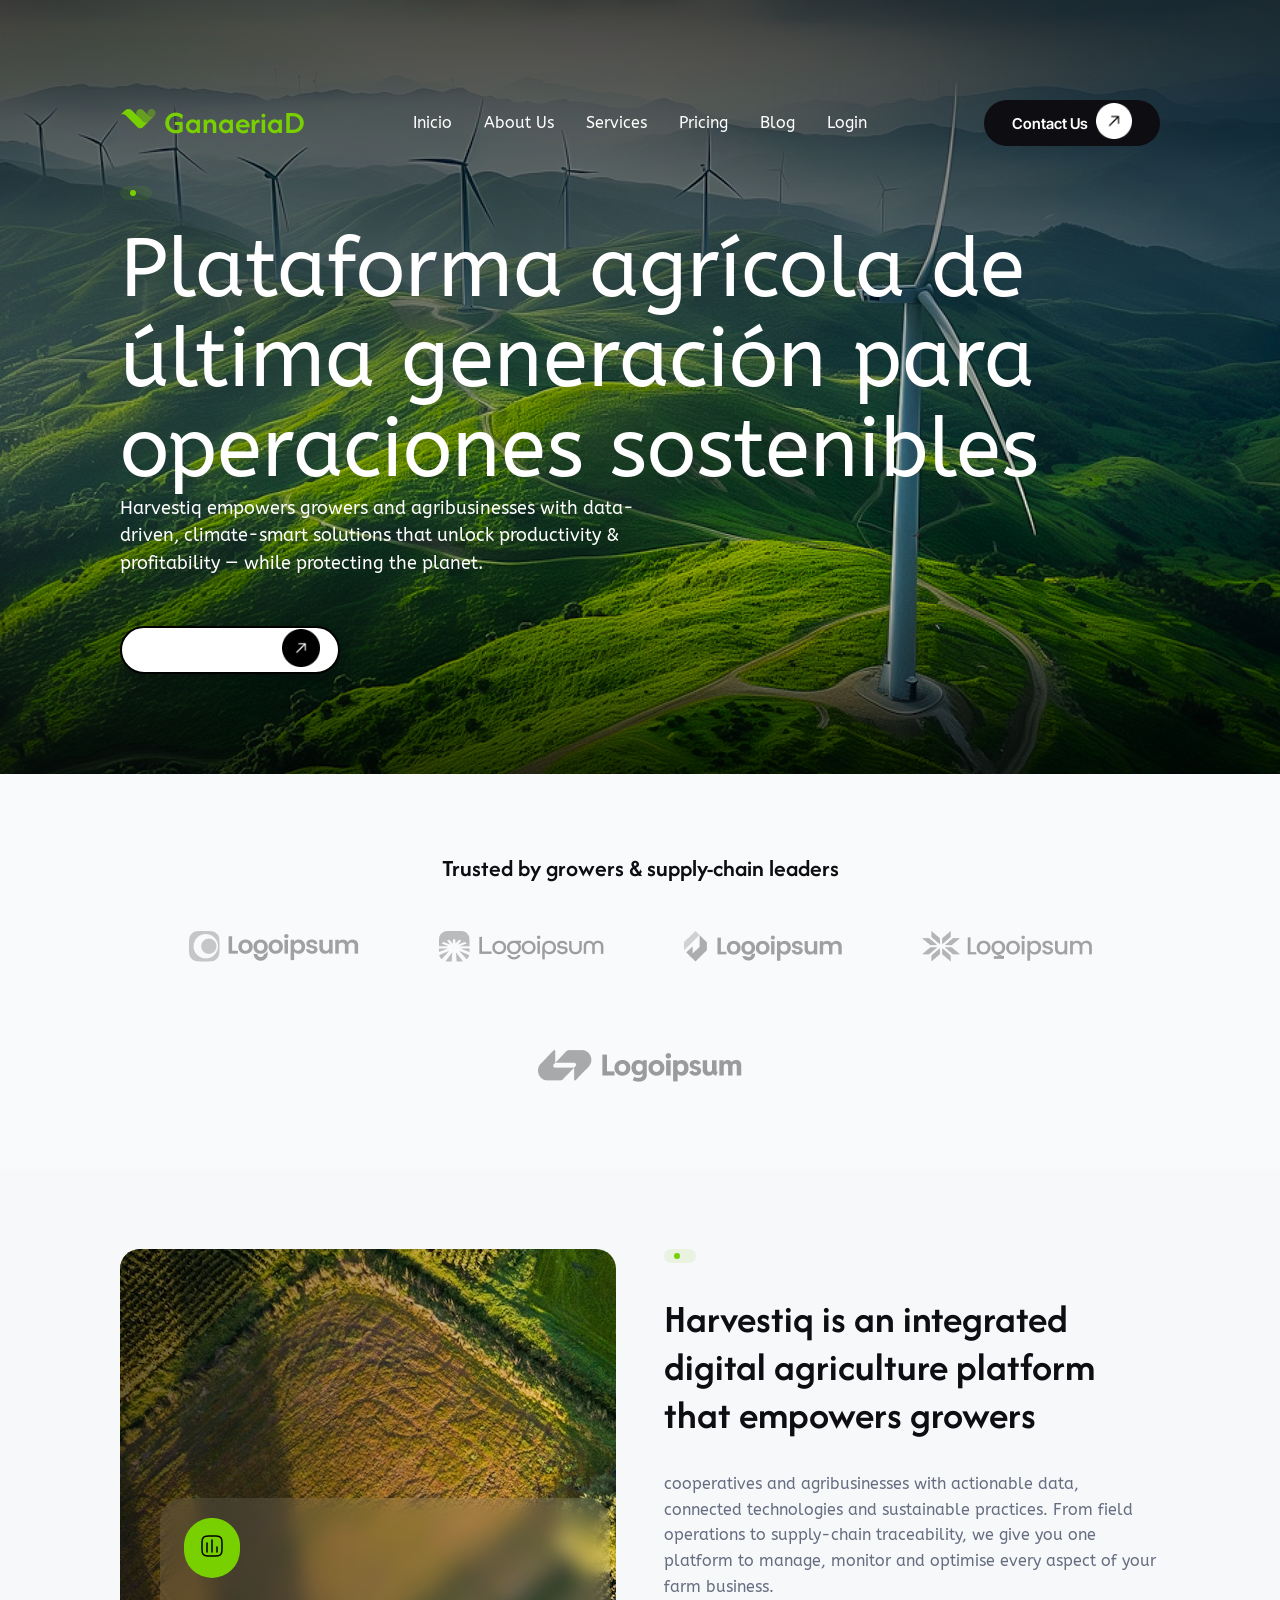
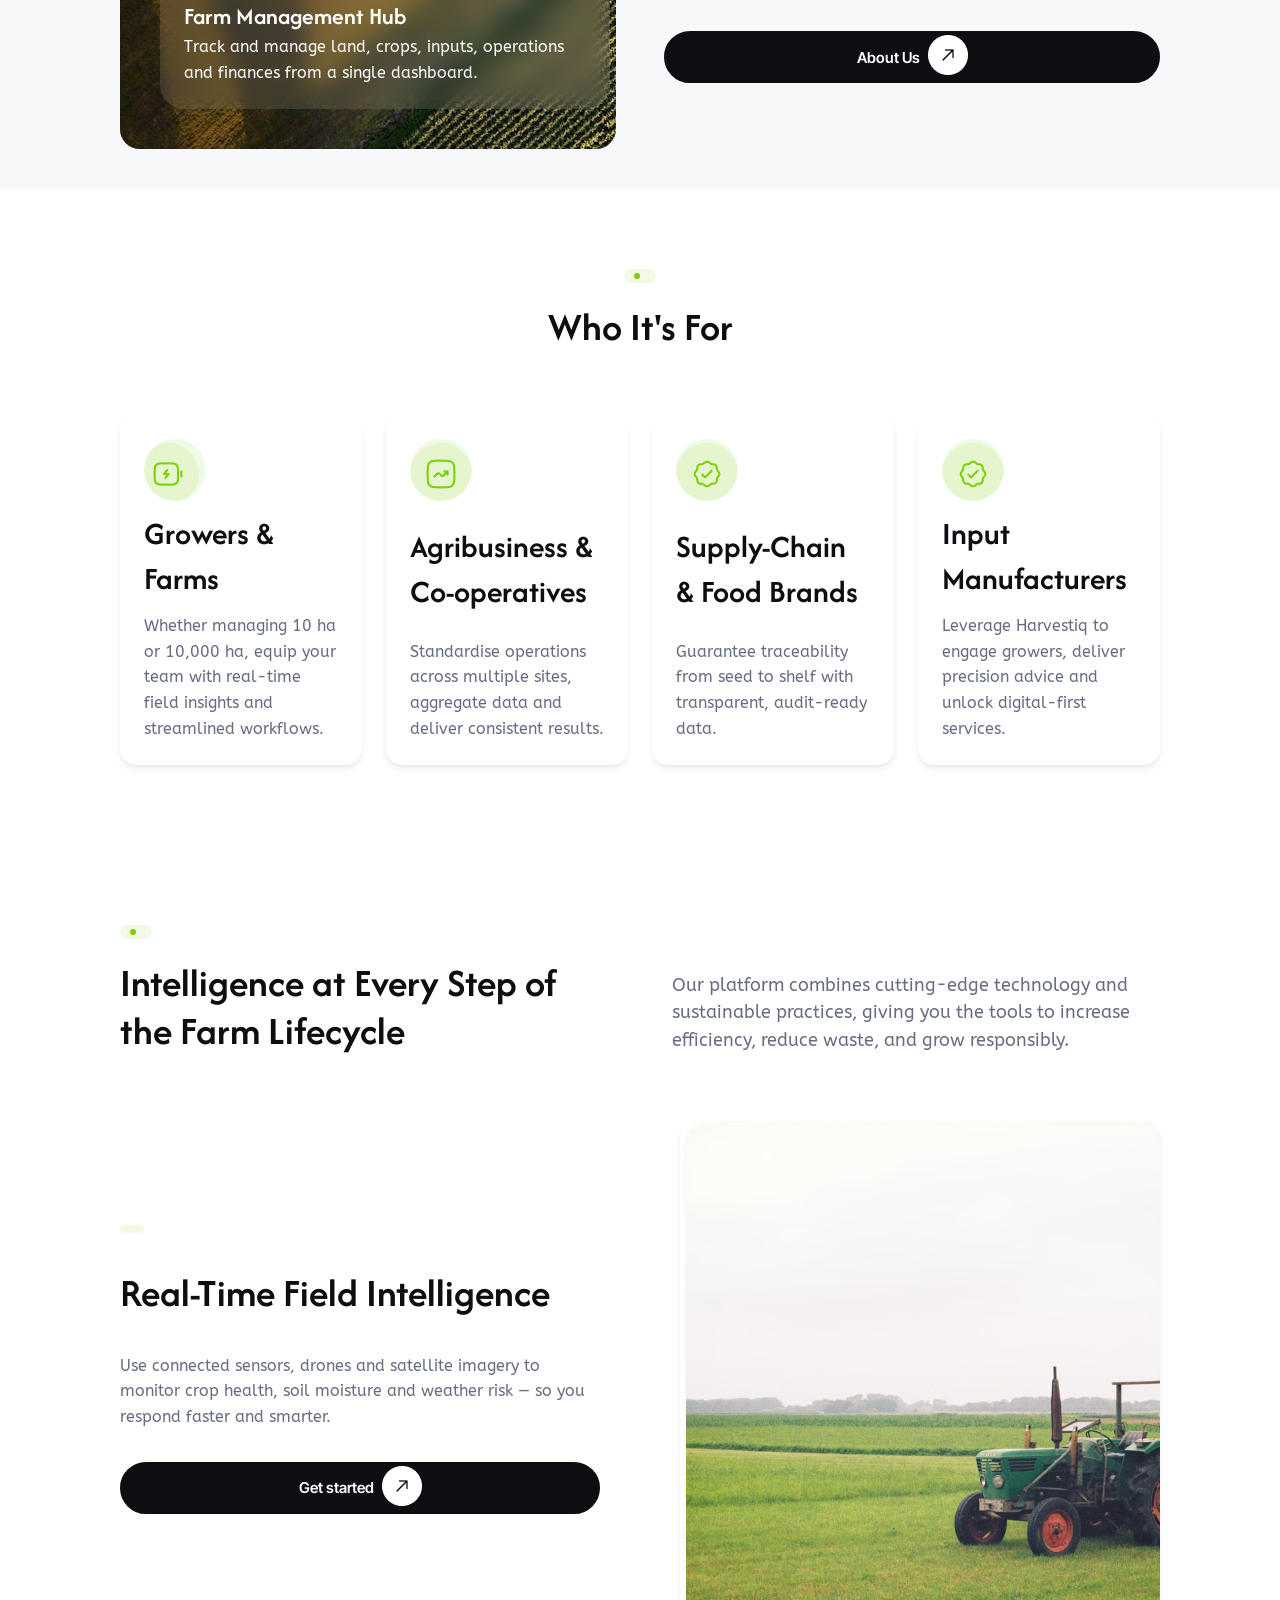
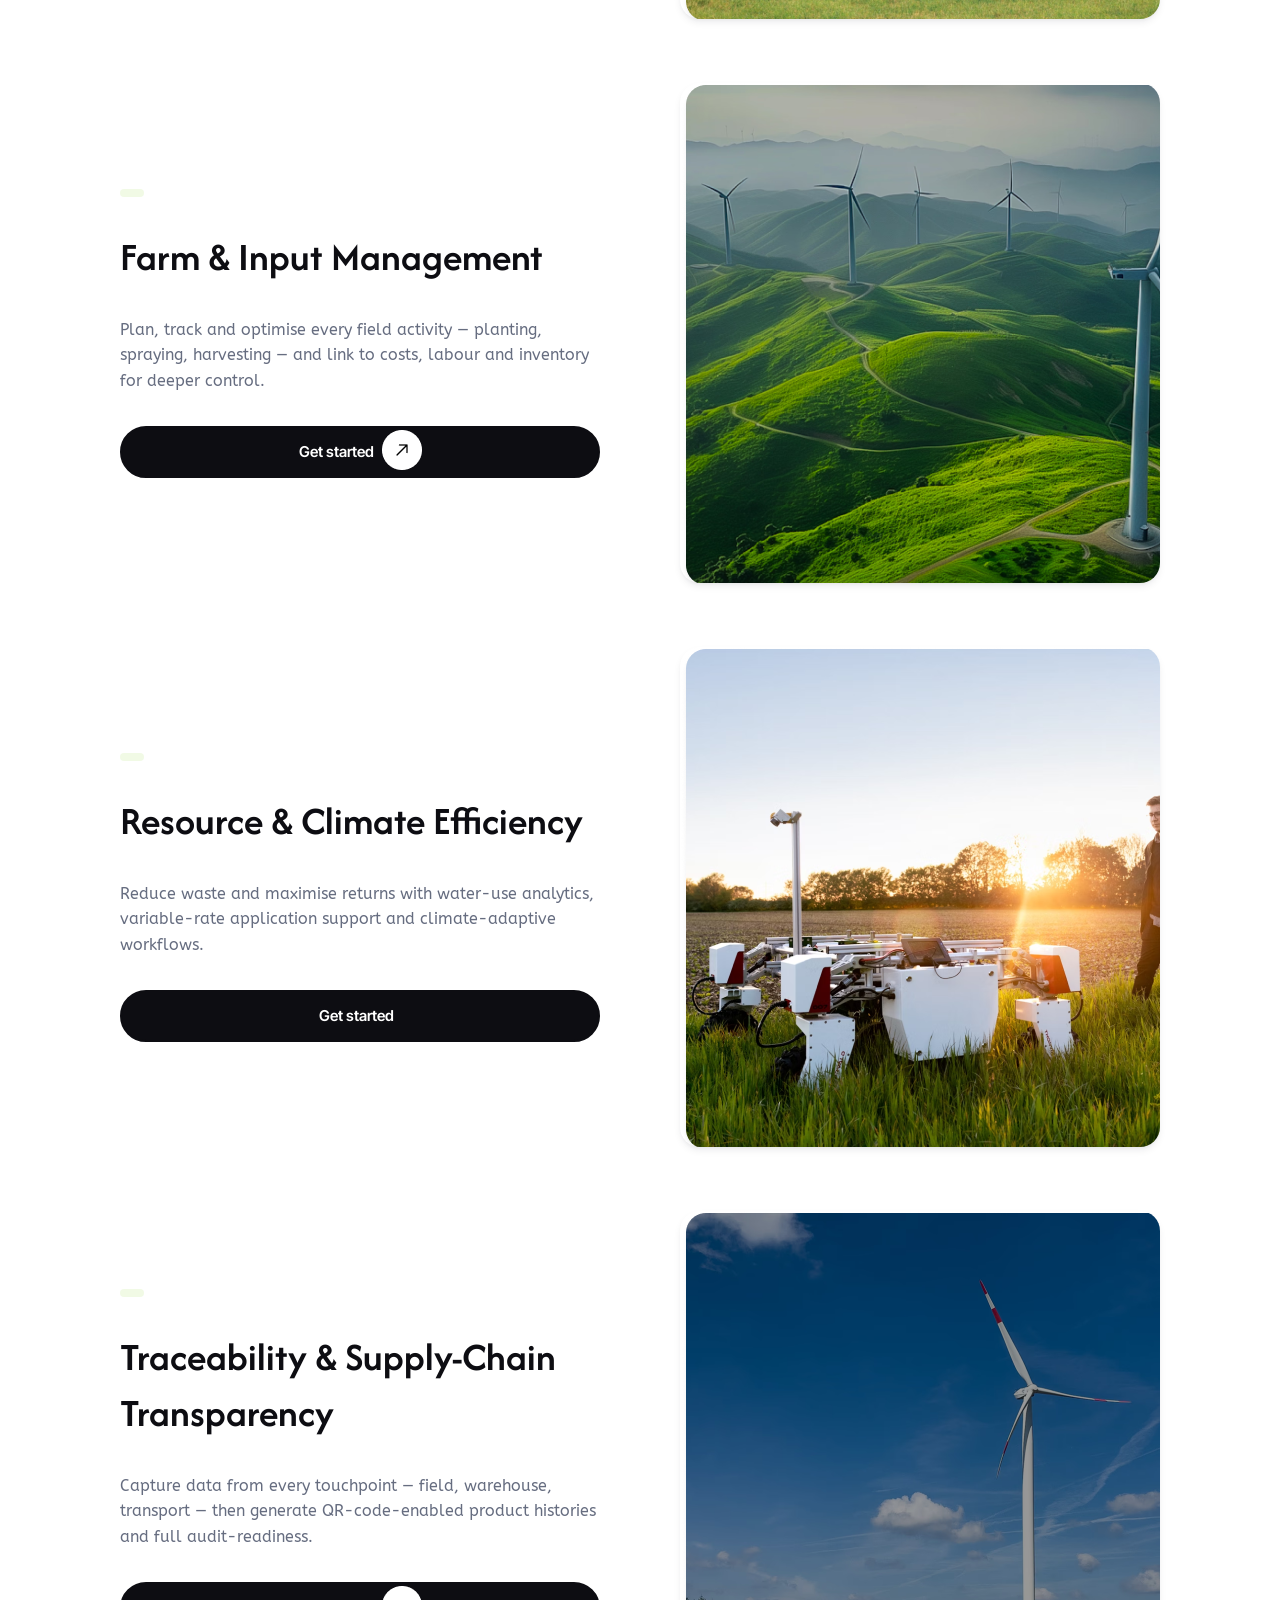
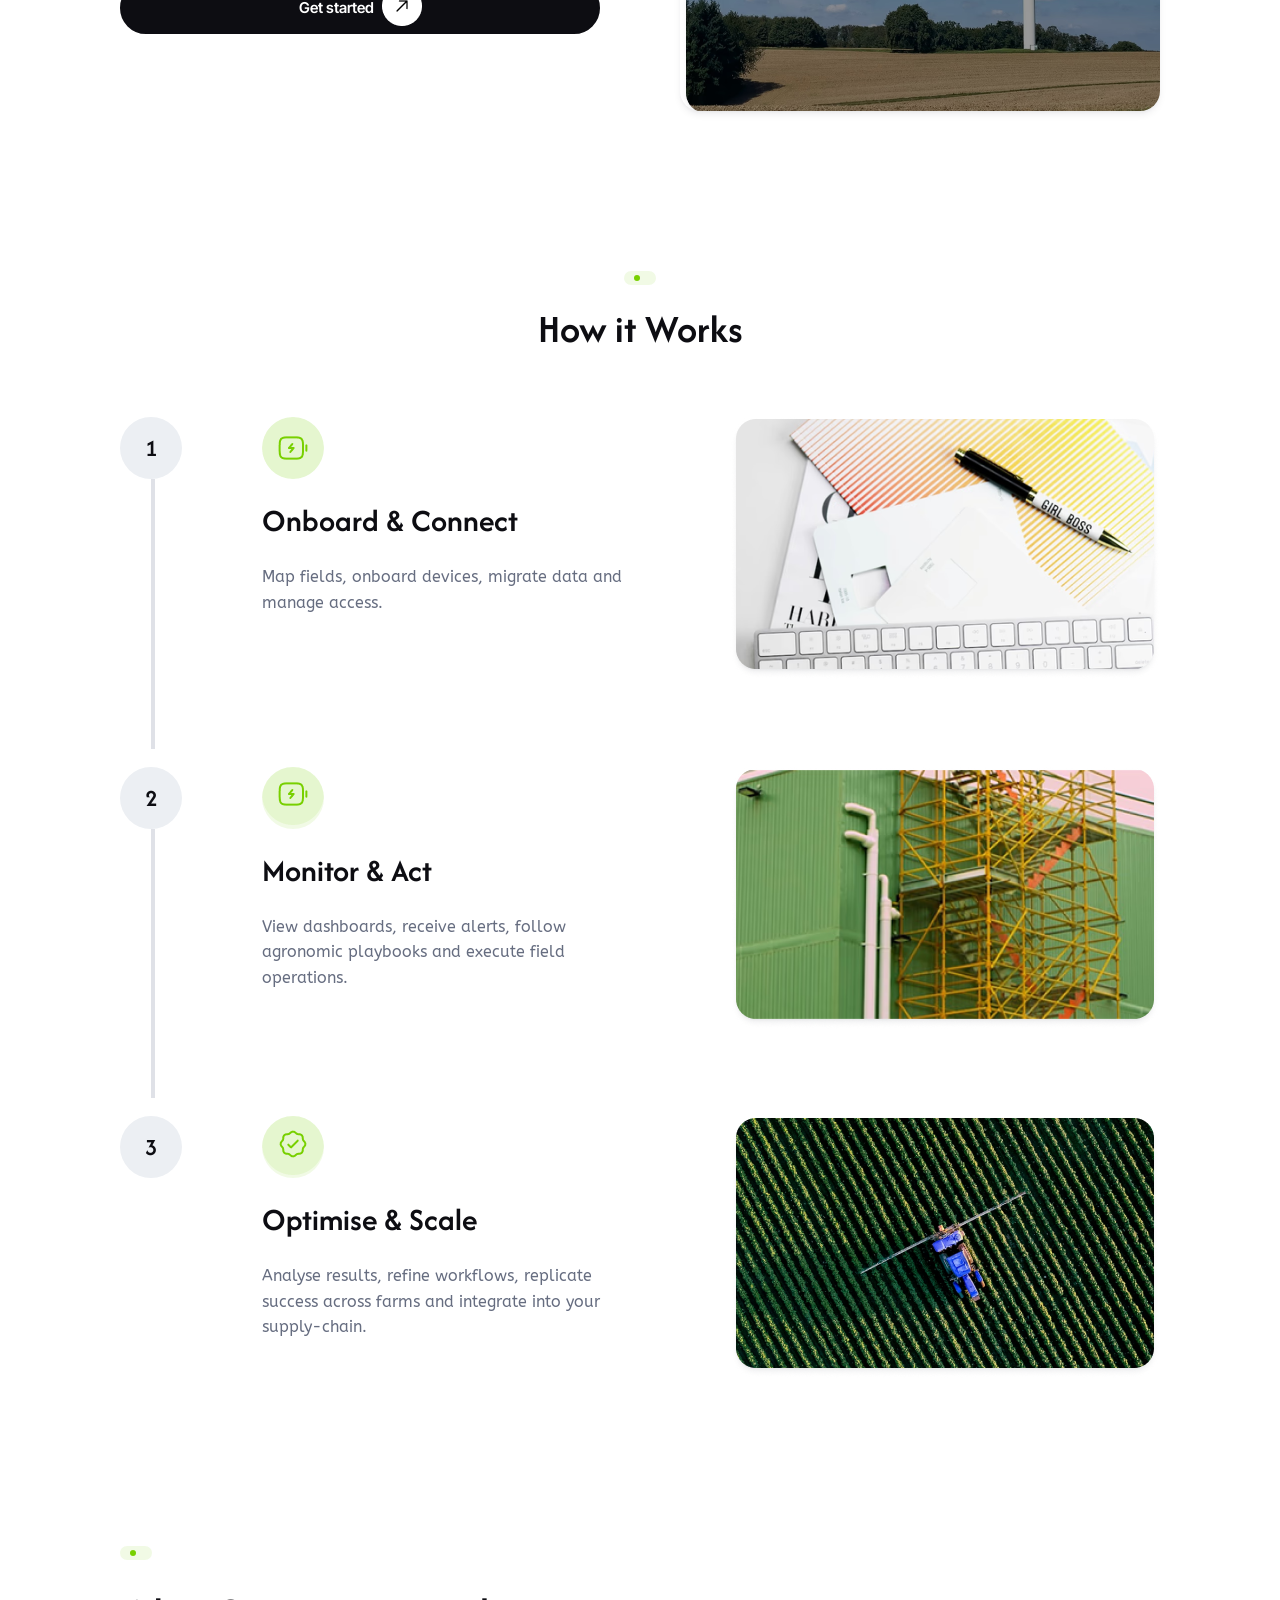
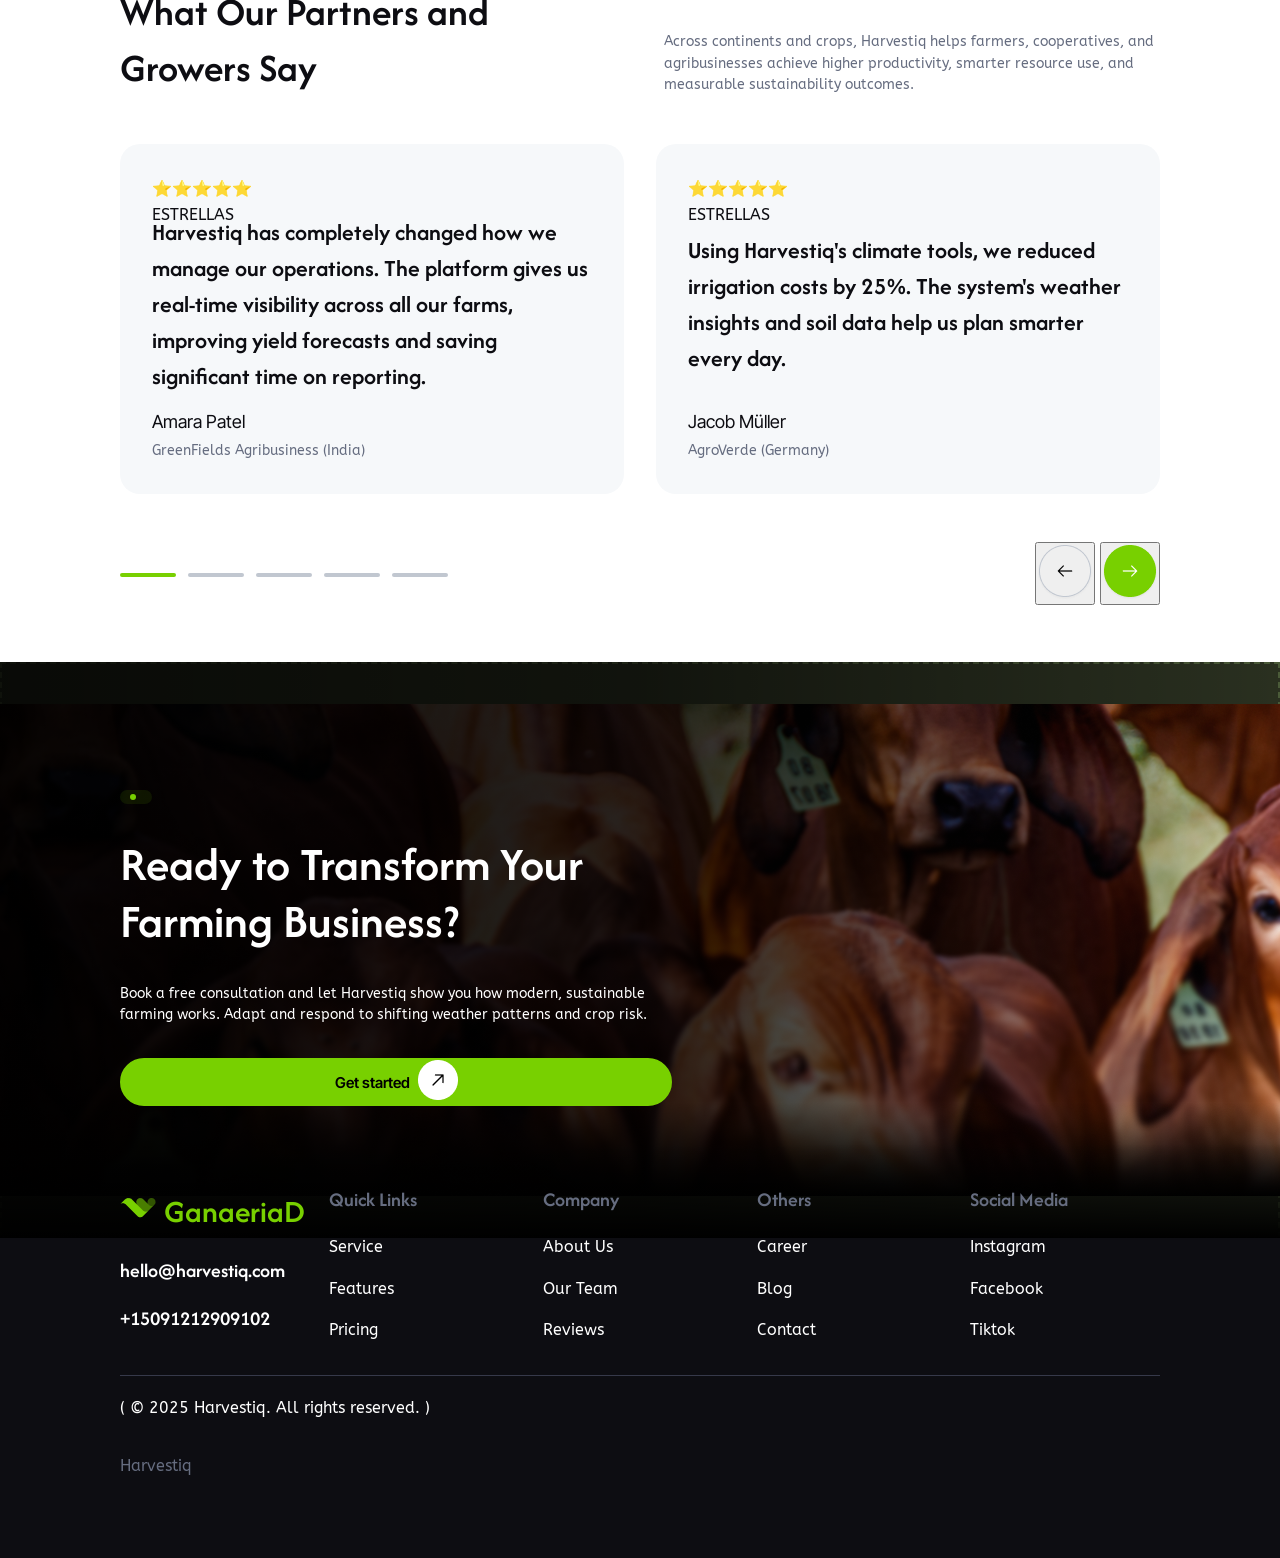
==== index.html @ dd64feb0 "merch" ====
<!DOCTYPE html>
<html lang="es">
<head>
  <meta charset="UTF-8" />
  <meta name="viewport" content="width=device-width, initial-scale=1.0" />
  <title>Harvestiq - Desktop / 2. Products</title>
  <link rel="preconnect" href="https://fonts.googleapis.com">
  <link rel="preconnect" href="https://fonts.gstatic.com" crossorigin>
  <link href="https://fonts.googleapis.com/css2?family=ABeeZee:ital@0;1&family=Afacad:wght@400;600&family=Inter+Tight:wght@500&display=swap" rel="stylesheet">
  <link rel="stylesheet" href="styles 2.css" />
</head>
<body>

  <!-- ═══════════════════════════════════════════
       HERO SECTION
  ═══════════════════════════════════════════ -->
  <section class="hero-section">

    <!-- Fondo del Hero -->
    <div class="hero-background">
      <div class="img-placeholder img-placeholder--hero">
        <img src="imagenes/image 32.png" alt="">
      </div>
      <div class="hero-shadow-top"></div>
      <div class="hero-shadow-bottom"></div>
    </div>

    <!-- Navbar -->
    <nav class="navbar">
      <div class="navbar-content">

        <!-- Logo -->
        <div class="logo-section">
          <div class="logo">
            <div class="">
            <img src="imagenes/Group.png" alt="">
            </div>
            <span class="logo-text">GanaeriaD</span>
          </div>
        </div>

        <!-- Links de navegación -->
        <div class="nav-links">
          <a href="index2.html">Inicio</a>
          <a href="#about">About Us</a>
          <a href="#services">Services</a>
          <a href="#pricing">Pricing</a>
          <a href="#blog">Blog</a>
          <a href="login/index.html">Login</a>
        </div>

        <!-- Botón Contact Us -->
        <button class="btn btn-contact">
          <span>Contact Us</span>
          <div class="">
            <img src="imagenes/icon2.png" alt="" width="36">
          </div>
        </button>

      </div>
    </nav>

    <!-- Contenido del Hero -->
    <div class="hero-content">
      <div class="hero-text">
        <div class="badge">
          <div class="badge-dot"></div>
          <span></span>
        </div>
        <h1>Plataforma agrícola de última generación para operaciones sostenibles</h1>
      </div>

      <div class="hero-description">
        <p>Harvestiq empowers growers and agribusinesses with data-driven, climate-smart solutions that unlock productivity & profitability — while protecting the planet.</p>
        <button class="btn btn-demo">
          <span>‎ ‎ ‎ ‎ ‎ ‎ ‎ ‎ ‎ ‎ ‎ ‎ ‎‎ ‎ ‎ ‎ ‎ ‎ ‎ ‎ ‎ ‎ ‎ ‎ ‎‎ ‎ ‎ ‎ ‎ ‎ ‎ ‎ ‎ ‎ ‎ ‎ ‎‎ ‎ ‎ ‎ ‎ ‎ ‎ ‎ ‎ ‎ ‎ ‎ ‎</span>
          <div class="">
            
            <div class="">
               <img src="imagenes/negro.png" alt="" width="38">
            </div>
          </div>
        </button>
      </div>
    </div>

  </section>


  <!-- ═══════════════════════════════════════════
       PARTNERS SECTION
  ═══════════════════════════════════════════ -->
  <section class="partners-section">
    <h2>Trusted by growers & supply-chain leaders</h2>
    <div class="partners-grid">
      <div class="partner-logo">
        <div class=""><img src="imagenes/Frame1.png" alt=""></div>
      </div>
      <div class="partner-logo">
        <div class=""><img src="imagenes/Frame2.png" alt=""></div>
      </div>
      <div class="partner-logo">
        <div class=""><img src="imagenes/Frame3.png" alt=""></div>
      </div>
      <div class="partner-logo">
        <div class=""><img src="imagenes/Frame4.png" alt=""></div>
      </div>
      <div class="partner-logo">
        <div class=""><img src="imagenes/Frame5.png" alt=""></div>
      </div>
    </div>
  </section>


  <!-- ═══════════════════════════════════════════
       ABOUT SECTION
  ═══════════════════════════════════════════ -->
  <section class="about-section">

    <!-- Imagen con tarjeta superpuesta -->
    <div class="about-image">
      <div class="">
        <img src="imagenes/image 22.png" alt=""><br>
      </div>
      <div class="about-shadow"></div>
      <div class="about-card">
        <div class="about-card-icon">
          <div class="">
            <img src="imagenes/icon.png" alt="">
          </div>
        </div>
        <div class="about-card-text">
          <h3>Farm Management Hub</h3>
          <p>Track and manage land, crops, inputs, operations and finances from a single dashboard.</p>
        </div>
      </div>
    </div>

    <!-- Texto de About -->
    <div class="about-content">
      <div class="badge"><div class="badge-dot"></div><span></span></div>
      <h2>Harvestiq is an integrated digital agriculture platform that empowers growers</h2>
      <p>cooperatives and agribusinesses with actionable data, connected technologies and sustainable practices. From field operations to supply-chain traceability, we give you one platform to manage, monitor and optimise every aspect of your farm business.</p>
      <button class="btn btn-dark">
        <span>About Us</span>
        <div class="">
          <div class="">
            <img src="imagenes/icon2.png" alt="">
          </div>
        </div>
      </button>
    </div>

  </section>


  <!-- ═══════════════════════════════════════════
       WHO IT'S FOR SECTION
  ═══════════════════════════════════════════ -->
  <section class="who-section">
    <div class="who-header">
      <div class="badge"><div class="badge-dot"></div><span></span></div>
      <h2>Who It's For</h2>
    </div>
    <div class="who-cards">

      <div class="who-card">
        <div class="who-card-icon">
          <div class="">
            <img src="imagenes/icono 1.png" alt="" style="margin-top: 40px;" style="width: 115px;" >
            <br>GROWERS</div>
        </div>
        <h3>Growers & Farms</h3>
        <p>Whether managing 10 ha or 10,000 ha, equip your team with real-time field insights and streamlined workflows.</p>
      </div>

      <div class="who-card">
        <div class="who-card-icon">
          <div class="">
            <img src="imagenes/icono 2.png" alt="" style="margin-top: 40px;" style="width: 115px;" >
            <br>AGRI</div>
        </div>
        <h3>Agribusiness & Co-operatives</h3>
        <p>Standardise operations across multiple sites, aggregate data and deliver consistent results.</p>
      </div>

      <div class="who-card">
        <div class="who-card-icon">
          <div class="">
            <img src="imagenes/icono 3.png" alt="" style="margin-top: 40px;" style="width: 115px;" >
            <br>SUPPLY</div>
        </div>
        <h3>Supply-Chain & Food Brands</h3>
        <p>Guarantee traceability from seed to shelf with transparent, audit-ready data.</p>
      </div>

      <div class="who-card">
        <div class="who-card-icon">
          <div class="">
            <img src="imagenes/icono 3.png" alt="" style="margin-top: 40px;" style="width: 115px;" >
            <br>INPUT</div>
        </div>
        <h3>Input Manufacturers</h3>
        <p>Leverage Harvestiq to engage growers, deliver precision advice and unlock digital-first services.</p>
      </div>

    </div>
  </section>


  <!-- ═══════════════════════════════════════════
       KEY CAPABILITIES SECTION
  ═══════════════════════════════════════════ -->
  <section class="capabilities-section">

    <div class="capabilities-header">
      <div class="capabilities-title">
        <div class="badge"><div class="badge-dot"></div><span></span></div>
        <h2>Intelligence at Every Step of the Farm Lifecycle</h2>
      </div>
      <p>Our platform combines cutting-edge technology and sustainable practices, giving you the tools to increase efficiency, reduce waste, and grow responsibly.</p>
    </div>

    <!-- Fila 1: Real-Time Field Intelligence -->
    <div class="benefit-row">
      <div class="benefit-content">
        <div class="badge small"><span> </span></div>
        <h3>Real-Time Field Intelligence</h3>
        <p>Use connected sensors, drones and satellite imagery to monitor crop health, soil moisture and weather risk — so you respond faster and smarter.</p>
        <button class="btn btn-dark">
          <span>Get started</span>
          <div class="">
            <div class="">
                <img src="imagenes/icon2.png" alt="">
            </div>
          </div>
        </button>
      </div>
      <div class="benefit-image">
        <div class="">
          <img src="imagenes/image 33.png" alt="">
        </div>
      </div>
    </div>

    <!-- Fila 2: Farm & Input Management -->
    <div class="benefit-row benefit-row-reverse">
      <div class="benefit-image">
        <div class="">
          <img src="imagenes/image 34.png" alt="">
        </div>
      </div>
      <div class="benefit-content">
        <div class="badge small"><span></span></div>
        <h3>Farm & Input Management</h3>
        <p>Plan, track and optimise every field activity — planting, spraying, harvesting — and link to costs, labour and inventory for deeper control.</p>
        <button class="btn btn-dark">
          <span>Get started</span>
          <div class="">
            <div class="">
              <img src="imagenes/icon2.png" alt="→">
            </div>
          </div>
        </button>
      </div>
    </div>

    <!-- Fila 3: Resource & Climate Efficiency -->
    <div class="benefit-row">
      <div class="benefit-content">
        <div class="badge small"><span> </span></div>
        <h3>Resource & Climate Efficiency</h3>
        <p>Reduce waste and maximise returns with water-use analytics, variable-rate application support and climate-adaptive workflows.</p>
        <button class="btn btn-dark">
          <span>Get started</span>
          <div class="">
            <div class="">
              <img src="images/icon2.png" alt="">
            </div>
          </div>
        </button>
      </div>
      <div class="benefit-image">
        <div class="">
          <img src="imagenes/image 35.png" alt="">
        </div>
      </div>
    </div>

    <!-- Fila 4: Traceability -->
    <div class="benefit-row benefit-row-reverse">
      <div class="benefit-image">
        <div class="">
         <img src="imagenes/image36.png" alt="">
        </div>
      </div>
      <div class="benefit-content">
        <div class="badge small"><span> </span></div>
        <h3>Traceability & Supply-Chain Transparency</h3>
        <p>Capture data from every touchpoint — field, warehouse, transport — then generate QR-code-enabled product histories and full audit-readiness.</p>
        <button class="btn btn-dark">
          <span>Get started</span>
          <div class="">
            <div class="">
              <img src="imagenes/icon2.png" alt="">
            </div>
          </div>
        </button>
      </div>
    </div>

  </section>


  <!-- ═══════════════════════════════════════════
       HOW IT WORKS SECTION
  ═══════════════════════════════════════════ -->
  <section class="how-section">
    <div class="how-header">
      <div class="badge"><div class="badge-dot"></div><span></span></div>
      <h2>How it Works</h2>
    </div>

    <div class="how-timeline">

      <!-- Paso 1 -->
      <div class="timeline-item">
        <div class="timeline-number">1</div>
        <div class="timeline-line"></div>
        <div class="timeline-content">
          <div class="timeline-icon">
            <div class="img-placeholder img-placeholder--icon-sm">
              <img src="imagenes/icono 1.png" alt="">
            </div>
          </div>
          <h3>Onboard & Connect</h3>
          <p>Map fields, onboard devices, migrate data and manage access.</p>
        </div>
        <div class="">
          <div class="">
            <img src="imagenes/paso 1.png" alt="" width="100%">
          </div>
        </div>
      </div>
      
      <!-- Paso 2 -->
      <div class="timeline-item">
        <div class="timeline-number">2</div>
        <div class="timeline-line"></div>
        <div class="timeline-content">
          <div class="timeline-icon">
            <div class="">
              <img src="imagenes/icono 1.png">
            </div>
          </div>
          <h3>Monitor & Act</h3>
          <p>View dashboards, receive alerts, follow agronomic playbooks and execute field operations.</p>
        </div>
        <div class="">
          <div class="">
            <img src="imagenes/paso 2.png" alt="" width="100%">
          </div>
        </div>
      </div>

      <!-- Paso 3 -->
      <div class="timeline-item timeline-item-last">
        <div class="timeline-number">3</div>
        <div class="timeline-line"></div>
        <div class="timeline-content">
          <div class="timeline-icon">
            <div class="">
              <img src="imagenes/icono 3.png" alt="">

            </div>
          </div>
          <h3>Optimise & Scale</h3>
          <p>Analyse results, refine workflows, replicate success across farms and integrate into your supply-chain.</p>
        </div>
        <div class="">
          <div class="">
            <img src="imagenes/paso 3.png" alt="" width="100%">
          </div>
        </div>
      </div>

    </div>
  </section>


  <!-- ═══════════════════════════════════════════
       TESTIMONIALS SECTION
  ═══════════════════════════════════════════ -->
  <section class="testimonials-section">
    <div class="testimonials-header">
      <div class="testimonials-text">
        <div class="badge"><div class="badge-dot"></div><span></span></div>
        <h2>What Our Partners and Growers Say</h2>
      </div>
      <p>Across continents and crops, Harvestiq helps farmers, cooperatives, and agribusinesses achieve higher productivity, smarter resource use, and measurable sustainability outcomes.</p>
    </div>

    <div class="testimonials-cards">

      <div class="testimonial-card">
        <div class="testimonial-stars">
          <div class="">⭐⭐⭐⭐⭐ ESTRELLAS</div>
        </div>
        <p class="testimonial-quote">Harvestiq has completely changed how we manage our operations. The platform gives us real-time visibility across all our farms, improving yield forecasts and saving significant time on reporting.</p>
        <div class="testimonial-author">
          <p class="testimonial-name">Amara Patel</p>
          <p class="testimonial-company">GreenFields Agribusiness (India)</p>
        </div>
      </div>

      <div class="testimonial-card">
        <div class="testimonial-stars">
          <div class="">⭐⭐⭐⭐⭐ ESTRELLAS</div>
        </div>
        <p class="testimonial-quote">Using Harvestiq's climate tools, we reduced irrigation costs by 25%. The system's weather insights and soil data help us plan smarter every day.</p>
        <div class="testimonial-author">
          <p class="testimonial-name">Jacob Müller</p>
          <p class="testimonial-company">AgroVerde (Germany)</p>
        </div>
      </div>

    </div>

    <!-- Controles del carrusel -->
    <div class="testimonials-scroll">
      <div class="scroll-indicators">
        <div class="scroll-dot active"></div>
        <div class="scroll-dot"></div>
        <div class="scroll-dot"></div>
        <div class="scroll-dot"></div>
        <div class="scroll-dot"></div>
      </div>
      <div class="">
        <button class="">
          <div class="">
            <img src="imagenes/izquierda.png" alt="">
          </div>
        </button>
        <button class="">
          <div class="">
            <img src="imagenes/derecha.png" alt="">
          </div>
        </button>
      </div>
    </div>
  </section>


  <!-- ═══════════════════════════════════════════
       FOOTER SECTION
  ═══════════════════════════════════════════ -->
  <footer class="footer-section">

    <!-- Fondo del Footer -->
    <div class="footer-background">
      <div class="img-placeholder img-placeholder--footer-bg">
        <img src="imagenes/image 37.png" alt="">
      </div>
      <div class="footer-shadow-top"></div>
      <div class="footer-shadow-bottom"></div>
    </div>

    <div class="footer-content">

      <!-- CTA del Footer -->
      <div class="footer-cta">
        <div class="badge"><div class="badge-dot"></div><span></span></div>
        <h2>Ready to Transform Your Farming Business?</h2>
        <p>Book a free consultation and let Harvestiq show you how modern, sustainable farming works. Adapt and respond to shifting weather patterns and crop risk.</p>
        <button class="btn btn-green-footer">
          <span>Get started</span>
          <div class="">
            <div class="">
              <img src="imagenes/icon2.png" alt="">
            </div>
          </div>
        </button>
      </div>

      <!-- Links del Footer -->
      <div class="footer-links">

        <!-- Brand del Footer -->
        <div class="footer-brand">
          <div class="logo-footer">
            <div class="">
              <img src="imagenes/Group.png" alt="">
            </div>
            <span class="logo-text-footer">GanaeriaD</span>
          </div>
          <p class="footer-email">hello@harvestiq.com</p>
          <p class="footer-phone">+15091212909102</p>
        </div>

        <div class="footer-column">
          <h4>Quick Links</h4>
          <ul>
            <li><a href="#service">Service</a></li>
            <li><a href="#features">Features</a></li>
            <li><a href="#pricing">Pricing</a></li>
          </ul>
        </div>

        <div class="footer-column">
          <h4>Company</h4>
          <ul>
            <li><a href="#about">About Us</a></li>
            <li><a href="#team">Our Team</a></li>
            <li><a href="#reviews">Reviews</a></li>
          </ul>
        </div>

        <div class="footer-column">
          <h4>Others</h4>
          <ul>
            <li><a href="#career">Career</a></li>
            <li><a href="#blog">Blog</a></li>
            <li><a href="#contact">Contact</a></li>
          </ul>
        </div>

        <div class="footer-column">
          <h4>Social Media</h4>
          <ul>
            <li><a href="#instagram">Instagram</a></li>
            <li><a href="#facebook">Facebook</a></li>
            <li><a href="#tiktok">Tiktok</a></li>
          </ul>
        </div>

      </div>

      <!-- Copyright -->
      <div class="footer-bottom">
        <p>( © 2025 Harvestiq. All rights reserved. )</p>
      </div>

      <!-- Texto grande Harvestiq -->
      <div class="">
        <p>Harvestiq</p>
      </div>

    </div>
  </footer>

</body>
</html>
---- styles 2.css ----
/* ═══════════════════════════════════════════
   IMPORTACIÓN DE FUENTES
═══════════════════════════════════════════ */
@import url('https://fonts.googleapis.com/css2?family=ABeeZee:ital@0;1&family=Afacad:wght@400;600&family=Inter+Tight:wght@500&display=swap');


/* ═══════════════════════════════════════════
   VARIABLES DE DISEÑO (DESIGN TOKENS)
═══════════════════════════════════════════ */
:root {
  /* Colores principales */
  --primary-color:   #78d000;
  --primary-light:   rgba(120, 208, 0, 0.1);
  --primary-200:     #93d933;

  /* Fondos */
  --background-white:   #ffffff;
  --background-light:   #f8fafb;
  --background-lighter: #f6f8fa;

  /* Textos */
  --text-dark:       #000000;
  --text-foreground: #0d0d12;
  --text-paragraph:  #666d80;

  /* Bordes */
  --border-light:   #eceff3;
  --border-lighter: #c1c7d0;
  --border-medium:  #dfe1e7;
  --border-dark:    #36394a;

  /* Sombras */
  --shadow-small:  0px 1px 2px 0px rgba(13, 13, 18, 0.06);
  --shadow-md:     0px 4px 8px -2px rgba(16, 24, 40, 0.1), 0px 2px 4px -2px rgba(16, 24, 40, 0.06);
  --shadow-lg:     0px 4px 6px -2px rgba(16, 24, 40, 0.03), 0px 12px 16px -4px rgba(16, 24, 40, 0.08);
  --shadow-button: 5px 102px 29px 0px rgba(56,56,56,0), 3px 65px 26px 0px rgba(56,56,56,0.01),
                   2px 37px 22px 0px rgba(56,56,56,0.05), 1px 16px 16px 0px rgba(56,56,56,0.09),
                   0px 4px 9px 0px rgba(56,56,56,0.1);
}


/* ═══════════════════════════════════════════
   RESET Y ESTILOS GLOBALES
═══════════════════════════════════════════ */
* {
  margin: 0;
  padding: 0;
  box-sizing: border-box;
}

html, body {
  width: 100%;
  height: 100%;
}

body {
  font-family: 'ABeeZee', sans-serif;
  color: var(--text-foreground);
  background: var(--background-lighter);
  line-height: 1.6;
}

/* Tipografía base */
h1 {
  font-family: 'ABeeZee', sans-serif;
  font-size: 82px;
  font-weight: 400;
  line-height: 1.1;
  color: var(--background-white);
}

h2 {
  font-family: 'Afacad', sans-serif;
  font-size: 40px;
  font-weight: 600;
  line-height: 1.2;
  color: var(--text-foreground);
}

h3 {
  font-family: 'Afacad', sans-serif;
  font-size: 32px;
  font-weight: 600;
  line-height: 1.4;
  color: var(--text-foreground);
}

h4 {
  font-family: 'Afacad', sans-serif;
  font-size: 20px;
  font-weight: 600;
  line-height: 1.4;
  color: var(--text-paragraph);
}

p {
  font-family: 'ABeeZee', sans-serif;
  font-size: 16px;
  line-height: 1.6;
  color: var(--text-paragraph);
}

a {
  color: var(--background-white);
  text-decoration: none;
  font-size: 16px;
}


/* ═══════════════════════════════════════════
   PLACEHOLDERS DE IMÁGENES
   (Quita estas clases cuando coloques las imágenes reales)
═══════════════════════════════════════════ */
.img-placeholder {
  display: flex;
  flex-direction: column;
  align-items: center;
  justify-content: center;
  text-align: center;
  font-family: 'Inter Tight', sans-serif;
  font-size: 13px;
  font-weight: 600;
  color: #555;
  background: #e8edf0;
  border: 2px dashed #aab5bf;
  border-radius: 8px;
  padding: 8px;
  gap: 4px;
}

.img-placeholder small {
  font-weight: 400;
  font-size: 11px;
  color: #888;
}

/* Hero — fondo completo */
.img-placeholder--hero {
  width: 100%;
  height: 100%;
  border-radius: 0;
  font-size: 16px;
  background: #c8d8c0;
  border-color: #8aaf7a;
  color: #3a5e2e;
}

/* About — imagen grande lateral */
.img-placeholder--about {
  width: 100%;
  height: auto;
  font-size: 14px;
  background: #d4e8d0;
  border-color: #8aaf7a;
  color: #3a5e2e;
}
.img-placeholder {
  /* background: #e8edf0; */
  border: 2px dashed #aab5bf;

}

/* Benefit rows — imágenes de las capacidades */
.img-placeholder--benefit {
  width: 100%;
  height: 100%;
  font-size: 14px;
  background: #dce8f0;
  border-color: #7aa8c0;
  color: #2a5068;
}

/* How it Works — imágenes de pasos */
.img-placeholder--step {
  width: 100%;
  height: 100%;
  font-size: 13px;
  background: #e8e0f0;
  border-color: #9a80c0;
  color: #4a2e68;
}

/* Footer — fondo */
.img-placeholder--footer-bg {
  width: 100%;
  height: 100%;
  border-radius: 0;
  font-size: 14px;
  background: #2a3020;
  border-color: #4a5a38;
  color: #a0b888;
}

/* Logos de partners */
.img-placeholder--partner {
  height: 30px;
  min-width: 100px;
  font-size: 11px;
  background: #f0f2f4;
  border-color: #c0c8d0;
}

/* Íconos medianos (logo navbar, footer) */
.img-placeholder--icon {
  width: 36px;
  height: 36px;
  font-size: 9px;
  border-radius: 6px;
}

/* Íconos pequeños (botones, timeline, cards) */
.img-placeholder--icon-sm {
  width: 100%;
  height: 100%;
  min-width: 30px;
  min-height: 30px;
  font-size: 11px;
  border-radius: 4px;
}

/* Estrellas de testimonios */
.img-placeholder--stars {
  width: 152px;
  height: 24px;
  font-size: 11px;
  background: #fff8e0;
  border-color: #e0c040;
  color: #806000;
}


/* ═══════════════════════════════════════════
   BADGE
═══════════════════════════════════════════ */
.badge {
  display: inline-flex;
  align-items: center;
  gap: 6px;
  background: var(--primary-light);
  padding: 4px 10px;
  border-radius: 16px;
  font-family: 'Inter Tight', sans-serif;
  font-size: 14px;
  font-weight: 500;
  color: var(--primary-200);
  letter-spacing: 0.14px;
  width: fit-content;
}

.badge-dot {
  width: 6px;
  height: 6px;
  background: var(--primary-color);
  border-radius: 50%;
}

.badge.small {
  padding: 4px 12px;
}


/* ═══════════════════════════════════════════
   BOTONES
═══════════════════════════════════════════ */
.btn {
  display: inline-flex;
  align-items: center;
  justify-content: center;
  gap: 8px;
  padding: 10px 26px;
  border-radius: 1000px;
  border: 2px solid #000000;
  cursor: pointer;
  font-family: 'Inter Tight', sans-serif;
  font-size: 15px;
  font-weight: 600;
  height: 46px;
  min-width: 140px;
  background: #000000;
  color: #ffffff;
  transition: transform 0.2s, box-shadow 0.2s;
}

.btn:hover,
.btn:focus {
  transform: translateY(-1px);
  box-shadow: 0 8px 16px rgba(0, 0, 0, 0.16);
}

/* Botón oscuro principal */
.btn-contact,
.btn-dark {
  background: var(--text-foreground);
  color: var(--background-white);
  border-color: var(--text-foreground);
}

.btn-dark {
  height: 52px;
  padding: 4px 24px;
}

/* Botón demo (claro) */
.btn-demo {
  margin-top: 24px;
  background: #ffffff;
  color: #000000;
  border: 2px solid #000000;
  min-width: 170px;
  max-width: 220px;
  padding: 10px 18px;
  height: 48px;
  box-shadow: 0 6px 12px rgba(0, 0, 0, 0.12);
}

.btn-demo:hover {
  background: #f2f4f8;
}

/* Botón verde footer */
.btn-green-footer {
  background: var(--primary-color);
  color: var(--text-dark);
  border-color: var(--primary-color);
  height: 48px;
}

/* Ícono circular dentro de botones (fondo blanco) */
.btn-icon,
.btn-icon-white {
  display: flex;
  align-items: center;
  justify-content: center;
  width: 40px;
  height: 40px;
  background: #ffffff;
  border-radius: 1000px;
  flex-shrink: 0;
}

/* Ícono circular dentro de botones (fondo negro) */
.btn-icon-black {
  display: flex;
  align-items: center;
  justify-content: center;
  width: 40px;
  height: 40px;
  background: #000000;
  border-radius: 1000px;
  flex-shrink: 0;
}

.btn-icon img,
.btn-icon-white img,
.btn-icon-black img {
  width: 20px;
  height: 20px;
  filter: brightness(0) invert(1);
}


/* ═══════════════════════════════════════════
   HERO SECTION
═══════════════════════════════════════════ */
.hero-section {
  position: relative;
  width: 100%;
  min-height: 85vh;
  background: var(--background-white);
  display: flex;
  flex-direction: column;
  overflow: hidden;
  padding-top: 60px;
  padding-bottom: 100px;
}

.hero-background {
  position: absolute;
  top: 0;
  left: 0;
  width: 100%;
  height: 100%;
  z-index: 0;
  overflow: hidden;
}

.hero-shadow-top {
  position: absolute;
  top: 0;
  left: 0;
  width: 100%;
  height: 500px;
  background: linear-gradient(to bottom, rgba(0,0,0,0.6), rgba(0,0,0,0));
  z-index: 1;
}

.hero-shadow-bottom {
  position: absolute;
  bottom: 0;
  left: 0;
  width: 100%;
  height: 264px;
  background: linear-gradient(to top, rgba(0,0,0,0.6), rgba(0,0,0,0));
  z-index: 1;
}


/* ═══════════════════════════════════════════
   NAVBAR
═══════════════════════════════════════════ */
.navbar {
  position: relative;
  z-index: 2;
  padding: 40px 120px;
}

.navbar-content {
  max-width: 1200px;
  display: flex;
  justify-content: space-between;
  align-items: center;
  margin: 0 auto;
}

.logo-section {
  flex: 1;
}

.logo {
  display: flex;
  gap: 8px;
  align-items: center;
}

.logo-text {
  font-family: 'Afacad', sans-serif;
  font-size: 32px;
  font-weight: 600;
  color: var(--primary-color);
  line-height: 1.4;
}

.nav-links {
  position: absolute;
  left: 50%;
  transform: translateX(-50%);
  display: flex;
  gap: 32px;
  font-family: 'ABeeZee', sans-serif;
  font-size: 16px;
  color: var(--background-white);
}


/* ═══════════════════════════════════════════
   HERO CONTENT
═══════════════════════════════════════════ */
.hero-content {
  position: relative;
  z-index: 2;
  display: flex;
  flex-direction: column;
  justify-content: space-between;
  flex: 1;
  padding: 0 120px;
  margin-top: auto;
  margin-bottom: auto;
}

.hero-text {
  display: flex;
  flex-direction: column;
  gap: 24px;
  margin-top: auto;
}

.hero-description {
  display: flex;
  flex-direction: column;
  gap: 24px;
  margin-bottom: auto;
  width: 550px;
}

.hero-description p {
  font-size: 18px;
  line-height: 1.55;
  color: var(--background-white);
}


/* ═══════════════════════════════════════════
   PARTNERS SECTION
═══════════════════════════════════════════ */
.partners-section {
  background: var(--background-light);
  padding: 80px 120px;
  text-align: center;
  display: flex;
  flex-direction: column;
  gap: 48px;
  align-items: center;
}

.partners-section h2 {
  font-size: 24px;
}

.partners-grid {
  display: flex;
  gap: 80px;
  align-items: center;
  justify-content: center;
  flex-wrap: wrap;
}

.partner-logo {
  mix-blend-mode: luminosity;
  opacity: 0.8;
}


/* ═══════════════════════════════════════════
   ABOUT SECTION
═══════════════════════════════════════════ */
.about-section {
  background: var(--background-lighter);
  padding: 80px 120px 40px;
  display: flex;
  gap: 48px;
  align-items: flex-start;
}

.about-image {
  position: relative;
  height: 500px;
  border-radius: 20px;
  overflow: hidden;
  background: var(--background-white);
  flex: 1;
}

.about-shadow {
  position: absolute;
  top: 0;
  left: 0;
  width: 100%;
  height: 100%;
  background: linear-gradient(to right, rgba(0,0,0,0.6), rgba(0,0,0,0));
  z-index: 1;
}

.about-card {
  position: absolute;
  bottom: 40px;
  left: 40px;
  background: rgba(255, 255, 255, 0.1);
  backdrop-filter: blur(10px);
  border-radius: 24px;
  padding: 24px;
  width: 450px;
  display: flex;
  flex-direction: column;
  gap: 20px;
  z-index: 2;
}

.about-card-icon {
  width: 56px;
  height: 56px;
  background: var(--primary-color);
  border-radius: 100%;
  display: flex;
  align-items: center;
  justify-content: center;
}

.about-card-text h3 {
  color: var(--background-white);
  font-size: 24px;
  line-height: 1.5;
}

.about-card-text p {
  color: var(--background-white);
  font-size: 16px;
  line-height: 1.6;
}

.about-content {
  flex: 1;
  display: flex;
  flex-direction: column;
  gap: 32px;
}

.about-content h2 {
  font-size: 40px;
}


/* ═══════════════════════════════════════════
   WHO IT'S FOR SECTION
═══════════════════════════════════════════ */
.who-section {
  background: var(--background-white);
  padding: 80px 120px;
  display: flex;
  flex-direction: column;
  gap: 64px;
}

.who-header {
  display: flex;
  flex-direction: column;
  gap: 20px;
  align-items: center;
  text-align: center;
}

.who-cards {
  display: grid;
  grid-template-columns: repeat(4, 1fr);
  gap: 24px;
}

.who-card {
  background: var(--background-white);
  border-radius: 16px;
  padding: 24px;
  display: flex;
  flex-direction: column;
  justify-content: space-between;
  height: 350px;
  box-shadow: var(--shadow-md);
}

.who-card-icon {
  width: 62px;
  height: 62px;
  background: var(--primary-light);
  border-radius: 100%;
  display: flex;
  align-items: center;
  justify-content: center;
  overflow: hidden;
}

.who-card h3 {
  font-size: 32px;
}


/* ═══════════════════════════════════════════
   KEY CAPABILITIES SECTION
═══════════════════════════════════════════ */
.capabilities-section {
  background: var(--background-white);
  padding: 80px 120px;
  display: flex;
  flex-direction: column;
  gap: 64px;
}

.capabilities-header {
  display: flex;
  gap: 64px;
  align-items: flex-end;
}

.capabilities-title {
  flex: 1;
  display: flex;
  flex-direction: column;
  gap: 20px;
}

.capabilities-header p {
  flex: 1;
  font-size: 18px;
  line-height: 1.55;
}

/* Filas de beneficios */
.benefit-row {
  display: flex;
  gap: 80px;
  align-items: center;
}

.benefit-row-reverse {
  flex-direction: row-reverse;
}

.benefit-content {
  flex: 1;
  display: flex;
  flex-direction: column;
  gap: 32px;
}

.benefit-content h3 {
  font-size: 40px;
}

.benefit-image {
  flex: 1;
  border-radius: 20px;
  overflow: hidden;
  height: 500px;
  box-shadow: var(--shadow-md);
}


/* ═══════════════════════════════════════════
   HOW IT WORKS SECTION
═══════════════════════════════════════════ */
.how-section {
  background: var(--background-white);
  padding: 80px 120px;
  display: flex;
  flex-direction: column;
  gap: 64px;
}

.how-header {
  display: flex;
  flex-direction: column;
  gap: 20px;
  align-items: center;
  text-align: center;
}

.how-timeline {
  display: flex;
  flex-direction: column;
  gap: 80px;
}

.timeline-item {
  display: flex;
  gap: 80px;
  align-items: flex-start;
  position: relative;
}

.timeline-number {
  width: 62px;
  height: 62px;
  background: var(--border-light);
  border-radius: 100%;
  display: flex;
  align-items: center;
  justify-content: center;
  font-family: 'Afacad', sans-serif;
  font-size: 24px;
  font-weight: 600;
  color: var(--text-foreground);
  flex-shrink: 0;
}

.timeline-line {
  position: absolute;
  left: 31px;
  top: 62px;
  width: 4px;
  background: var(--border-medium);
  height: 100%;
  min-height: 48px;
}

.timeline-item-last .timeline-line {
  display: none;
}

.timeline-content {
  display: flex;
  flex-direction: column;
  gap: 20px;
  flex: 1;
}

.timeline-icon {
  width: 62px;
  height: 62px;
  background: var(--primary-light);
  border-radius: 100%;
  display: flex;
  align-items: center;
  justify-content: center;
  overflow: hidden;
}

.timeline-content h3 {
  font-size: 32px;
}

.timeline-image {
  flex: 1;
  border-radius: 20px;
  overflow: hidden;
  height: 250px;
  box-shadow: var(--shadow-md);
}


/* ═══════════════════════════════════════════
   TESTIMONIALS SECTION
═══════════════════════════════════════════ */
.testimonials-section {
  background: var(--background-white);
  padding: 80px 120px 54px;
  display: flex;
  flex-direction: column;
  gap: 48px;
}

.testimonials-header {
  display: flex;
  gap: 48px;
  align-items: flex-end;
}

.testimonials-text {
  flex: 1;
  display: flex;
  flex-direction: column;
  gap: 24px;
}

.testimonials-text h2 {
  font-size: 40px;
  line-height: 1.4;
}

.testimonials-header p {
  flex: 1;
  font-size: 14px;
  line-height: 1.55;
}

.testimonials-cards {
  display: flex;
  gap: 32px;
}

.testimonial-card {
  background: var(--background-lighter);
  border-radius: 20px;
  padding: 32px;
  flex: 1;
  height: 350px;
  display: flex;
  flex-direction: column;
  justify-content: space-between;
}

.testimonial-stars {
  width: 152px;
  height: 24px;
}

.testimonial-quote {
  font-family: 'Afacad', sans-serif;
  font-size: 24px;
  font-weight: 600;
  line-height: 1.5;
  color: var(--text-foreground);
}

.testimonial-author {
  display: flex;
  flex-direction: column;
  gap: 4px;
}

.testimonial-name {
  font-family: 'Inter Tight', sans-serif;
  font-size: 18px;
  color: var(--text-foreground);
  line-height: 1.55;
}

.testimonial-company {
  font-family: 'ABeeZee', sans-serif;
  font-size: 14px;
  color: var(--text-paragraph);
  line-height: 1.55;
}

/* Controles del carrusel */
.testimonials-scroll {
  display: flex;
  justify-content: space-between;
  align-items: center;
}

.scroll-indicators {
  display: flex;
  gap: 12px;
}

.scroll-dot {
  width: 56px;
  height: 4px;
  background: var(--border-lighter);
  border-radius: 10px;
  cursor: pointer;
}

.scroll-dot.active {
  background: var(--primary-color);
}

.scroll-arrows {
  display: flex;
  gap: 12px;
}

.arrow-btn {
  width: 52px;
  height: 52px;
  border: 1px solid var(--border-lighter);
  border-radius: 1000px;
  background: transparent;
  cursor: pointer;
  display: flex;
  align-items: center;
  justify-content: center;
  box-shadow: var(--shadow-small);
  overflow: hidden;
}

.arrow-btn.arrow-right {
  background: var(--primary-color);
  border: none;
}


/* ═══════════════════════════════════════════
   FOOTER SECTION
═══════════════════════════════════════════ */
.footer-section {
  position: relative;
  background: var(--text-foreground);
  padding: 80px 120px;
  display: flex;
  flex-direction: column;
  gap: 64px;
  overflow: hidden;
}

.footer-background {
  position: absolute;
  top: 0;
  left: 0;
  width: 100%;
  height: 576px;
  z-index: 0;
  overflow: hidden;
}

.footer-shadow-top {
  position: absolute;
  top: 0;
  left: 0;
  width: 100%;
  height: 576px;
  background: linear-gradient(to right, rgba(0,0,0,0.8) 0%, rgba(0,0,0,0.6) 50%, rgba(0,0,0,0) 100%);
  z-index: 1;
}

.footer-shadow-bottom {
  position: absolute;
  bottom: 0;
  left: 50%;
  transform: translateX(-50%);
  width: 100%;
  height: 94px;
  background: linear-gradient(to top, #000000, rgba(0,0,0,0.6) 50%, rgba(0,0,0,0));
  z-index: 1;
}

.footer-content {
  position: relative;
  z-index: 2;
  display: flex;
  flex-direction: column;
  gap: 32px;
}

.footer-cta {
  display: flex;
  flex-direction: column;
  gap: 32px;
  padding-top: 48px;
  padding-bottom: 48px;
  max-width: 552px;
}

.footer-cta h2 {
  font-size: 48px;
  color: var(--background-white);
}

.footer-cta p {
  font-size: 14px;
  line-height: 1.55;
  color: var(--background-white);
}

.footer-links {
  display: flex;
  justify-content: space-between;
  align-items: flex-start;
  gap: 24px;
}

.footer-brand {
  flex: 1;
  display: flex;
  flex-direction: column;
  gap: 20px;
}

.logo-footer {
  display: flex;
  gap: 8px;
  align-items: center;
}

.logo-text-footer {
  font-family: 'Afacad', sans-serif;
  font-size: 32px;
  font-weight: 600;
  color: var(--primary-color);
}

.footer-email,
.footer-phone {
  font-family: 'Afacad', sans-serif;
  font-size: 20px;
  font-weight: 600;
  line-height: 1.4;
  color: var(--background-white);
}

.footer-column {
  display: flex;
  flex-direction: column;
  gap: 20px;
  width: 200px;
}

.footer-column h4 {
  color: var(--text-paragraph);
  font-size: 20px;
}

.footer-column ul {
  list-style: none;
  display: flex;
  flex-direction: column;
  gap: 16px;
}

.footer-column a {
  font-size: 16px;
  color: var(--background-white);
  line-height: 1.6;
}

.footer-bottom {
  border-top: 1px solid var(--border-dark);
  padding-top: 20px;
}

.footer-bottom p {
  font-size: 16px;
  color: var(--background-white);
  line-height: 1.55;
}

.footer-brand-large {
  font-family: 'Inter Tight', sans-serif;
  font-size: 294px;
  font-weight: 500;
  color: var(--primary-color);
  line-height: 1.5;
  letter-spacing: -5.88px;
  white-space: nowrap;
}


/* ═══════════════════════════════════════════
   RESPONSIVE
═══════════════════════════════════════════ */
@media (max-width: 1200px) {
  .who-cards {
    grid-template-columns: repeat(2, 1fr);
  }

  .hero-description {
    width: 100%;
  }
}

@media (max-width: 768px) {
  h1 { font-size: 48px; }
  h2 { font-size: 28px; }

  .navbar {
    padding: 20px 24px;
  }

  .navbar-content {
    flex-wrap: wrap;
  }

  .nav-links {
    display: none;
  }

  .hero-content {
    padding: 0 24px;
  }

  .partners-section,
  .about-section,
  .who-section,
  .capabilities-section,
  .how-section,
  .testimonials-section {
    padding: 40px 24px;
  }

  .about-section {
    flex-direction: column;
  }

  .benefit-row,
  .benefit-row-reverse {
    flex-direction: column;
    gap: 40px;
  }

  .who-cards {
    grid-template-columns: 1fr;
  }

  .testimonials-header {
    flex-direction: column;
    align-items: flex-start;
  }

  .testimonials-cards {
    flex-direction: column;
  }

  .footer-section {
    padding: 40px 24px;
  }

  .footer-links {
    flex-direction: column;
  }

  .footer-brand-large {
    font-size: 80px;
  }
}
.timeline-icon .img-placeholder {
  border: none;
  background: transparent;
}
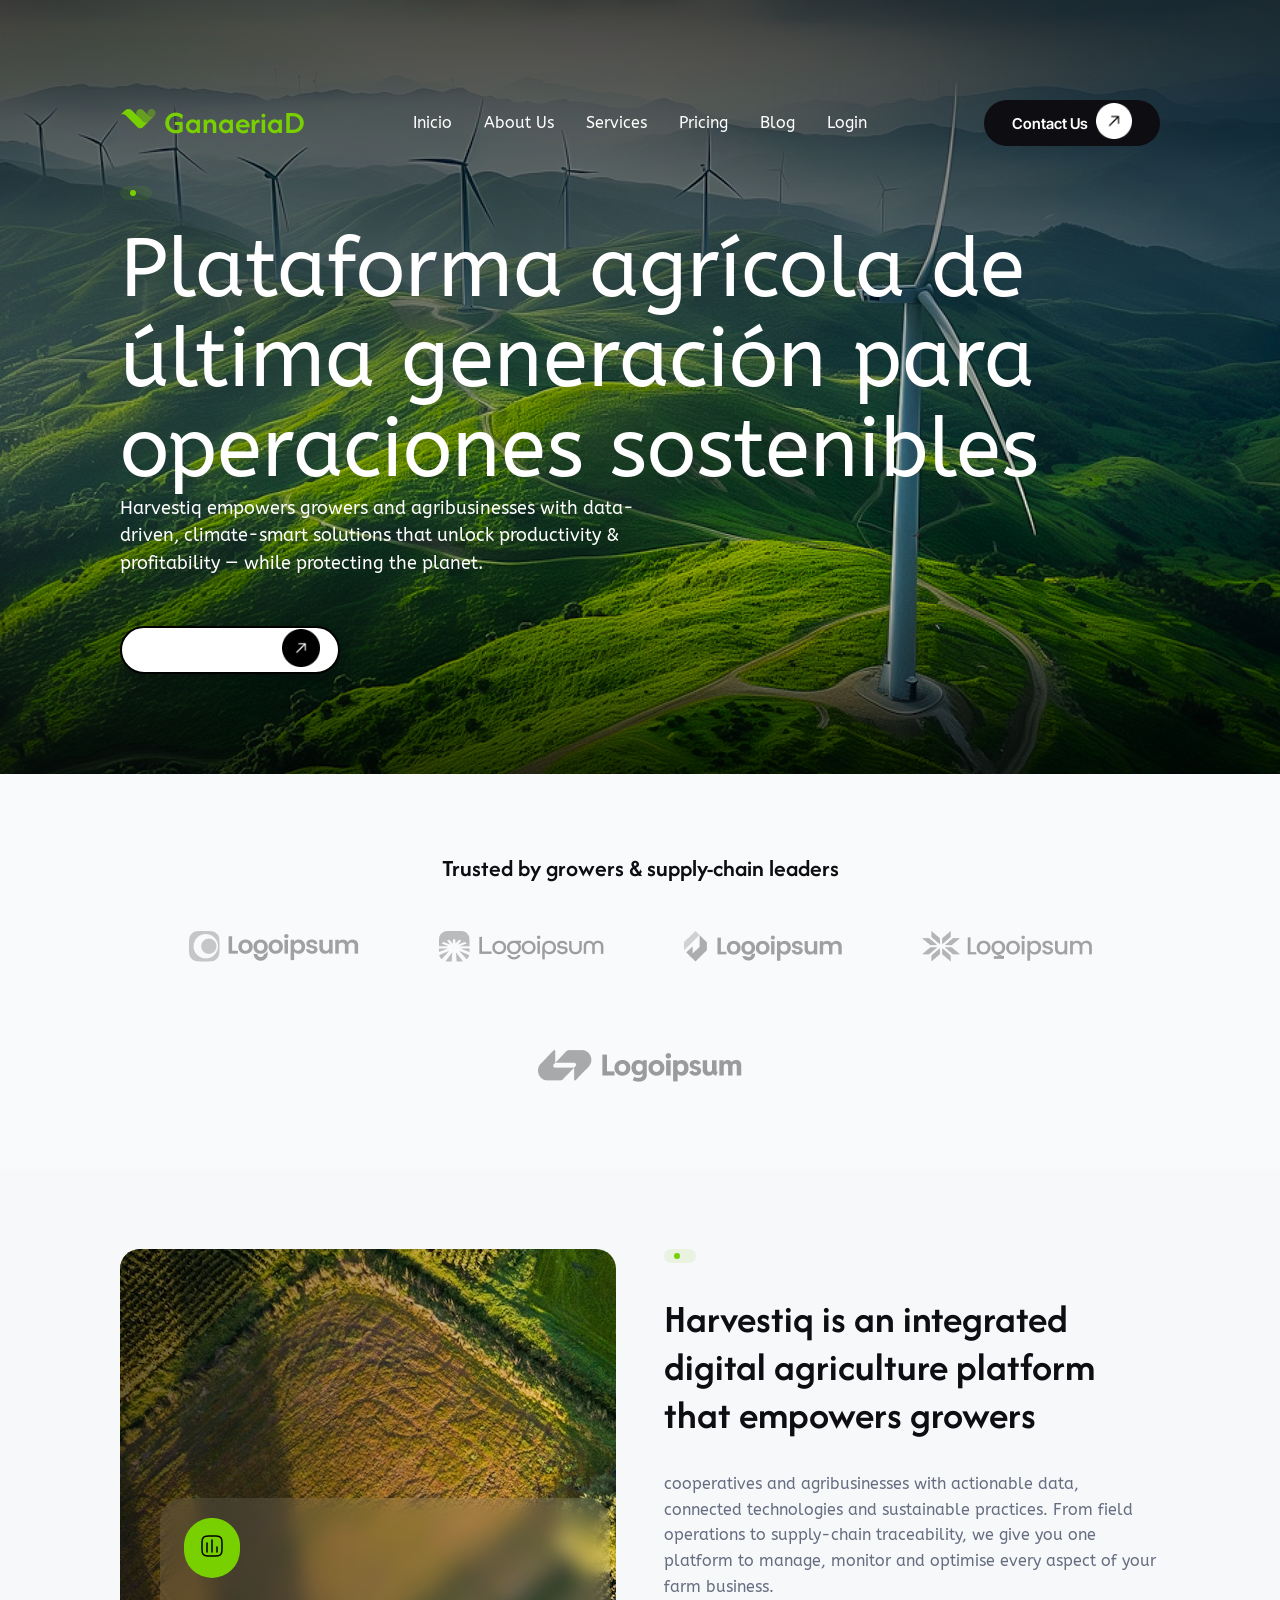
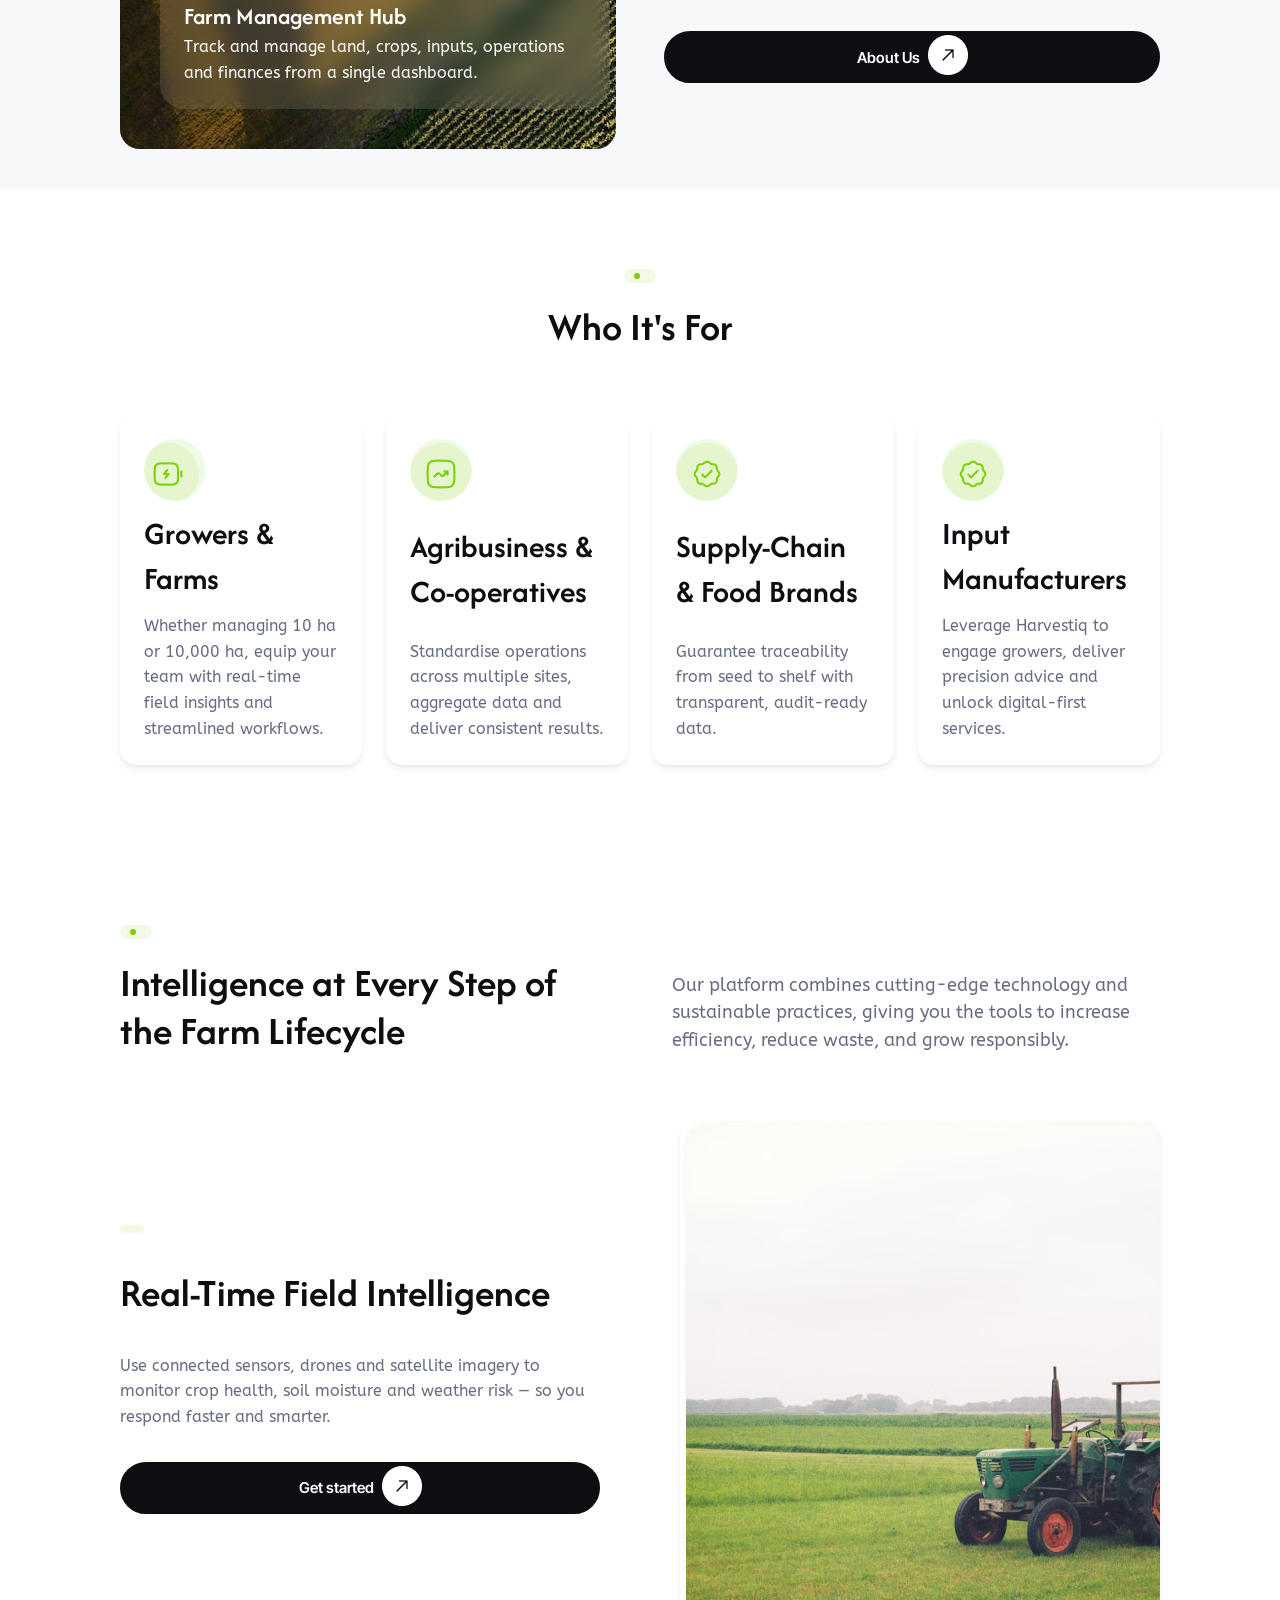
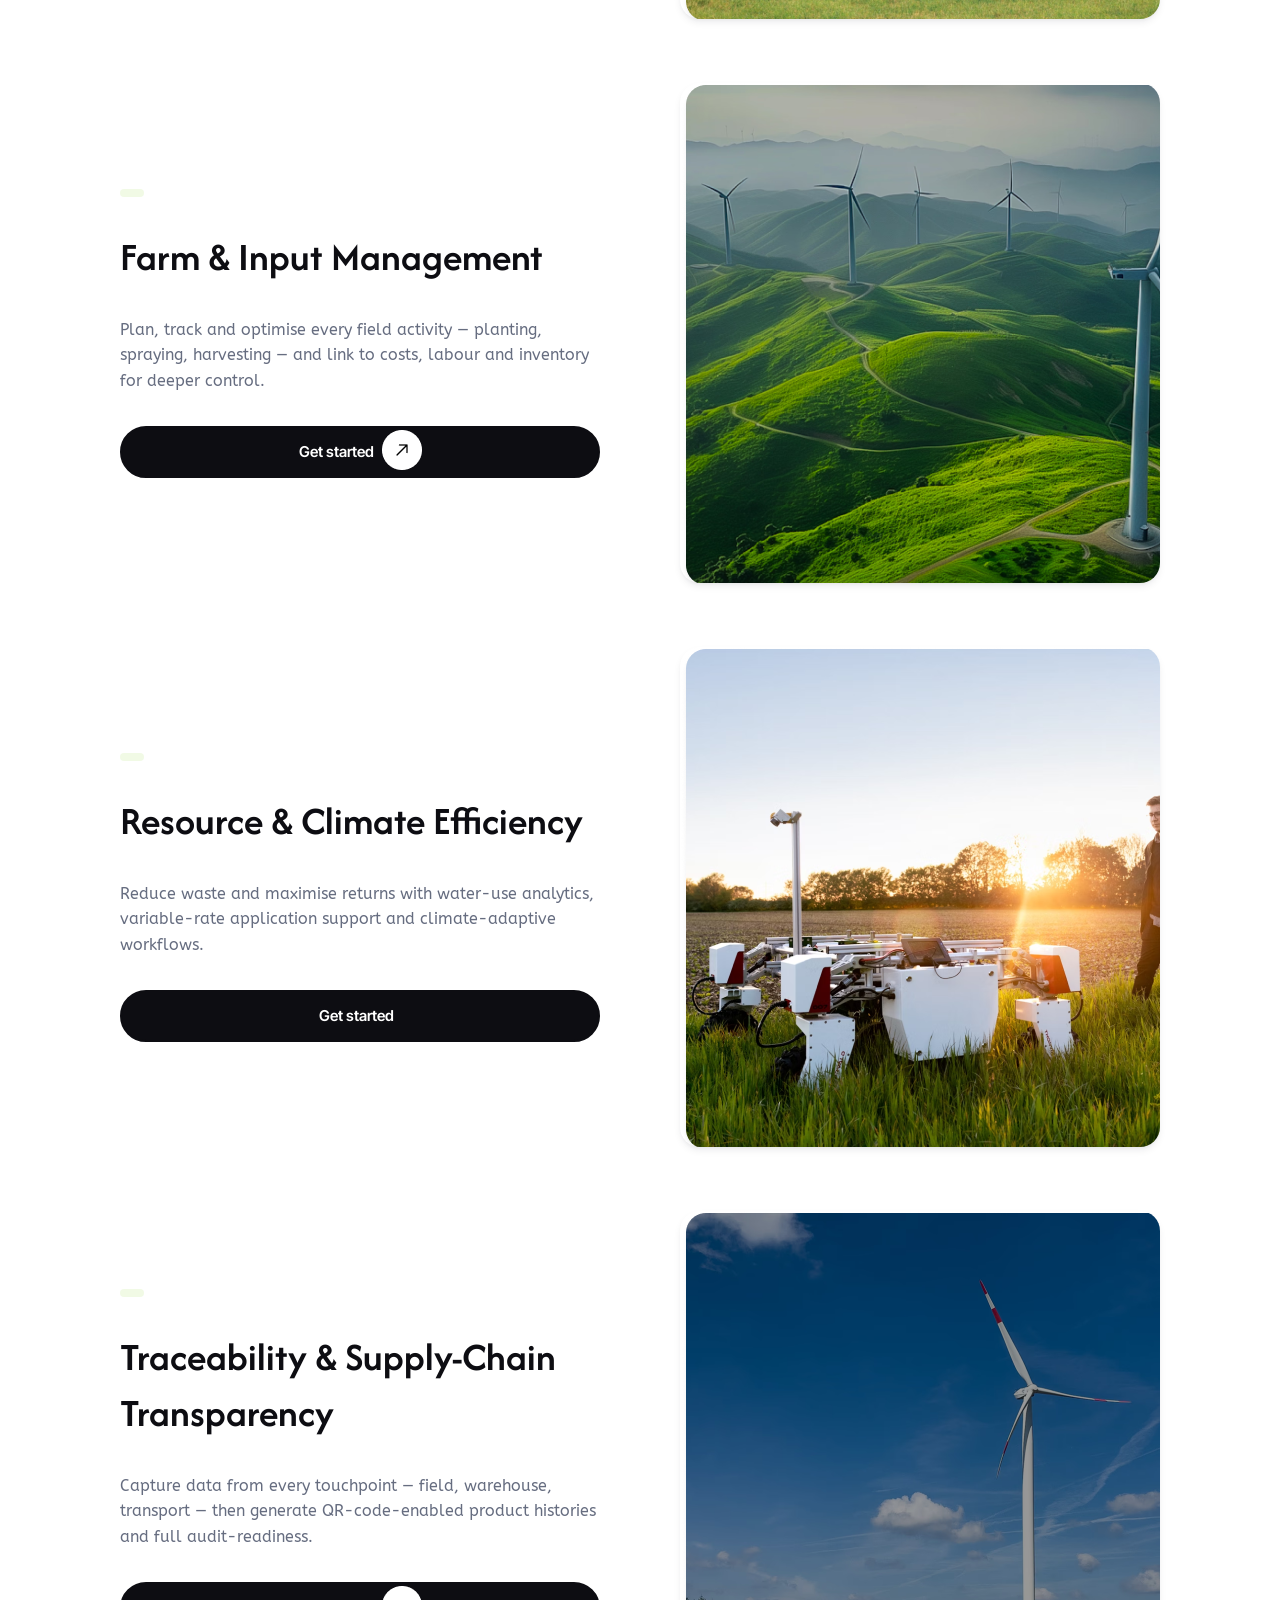
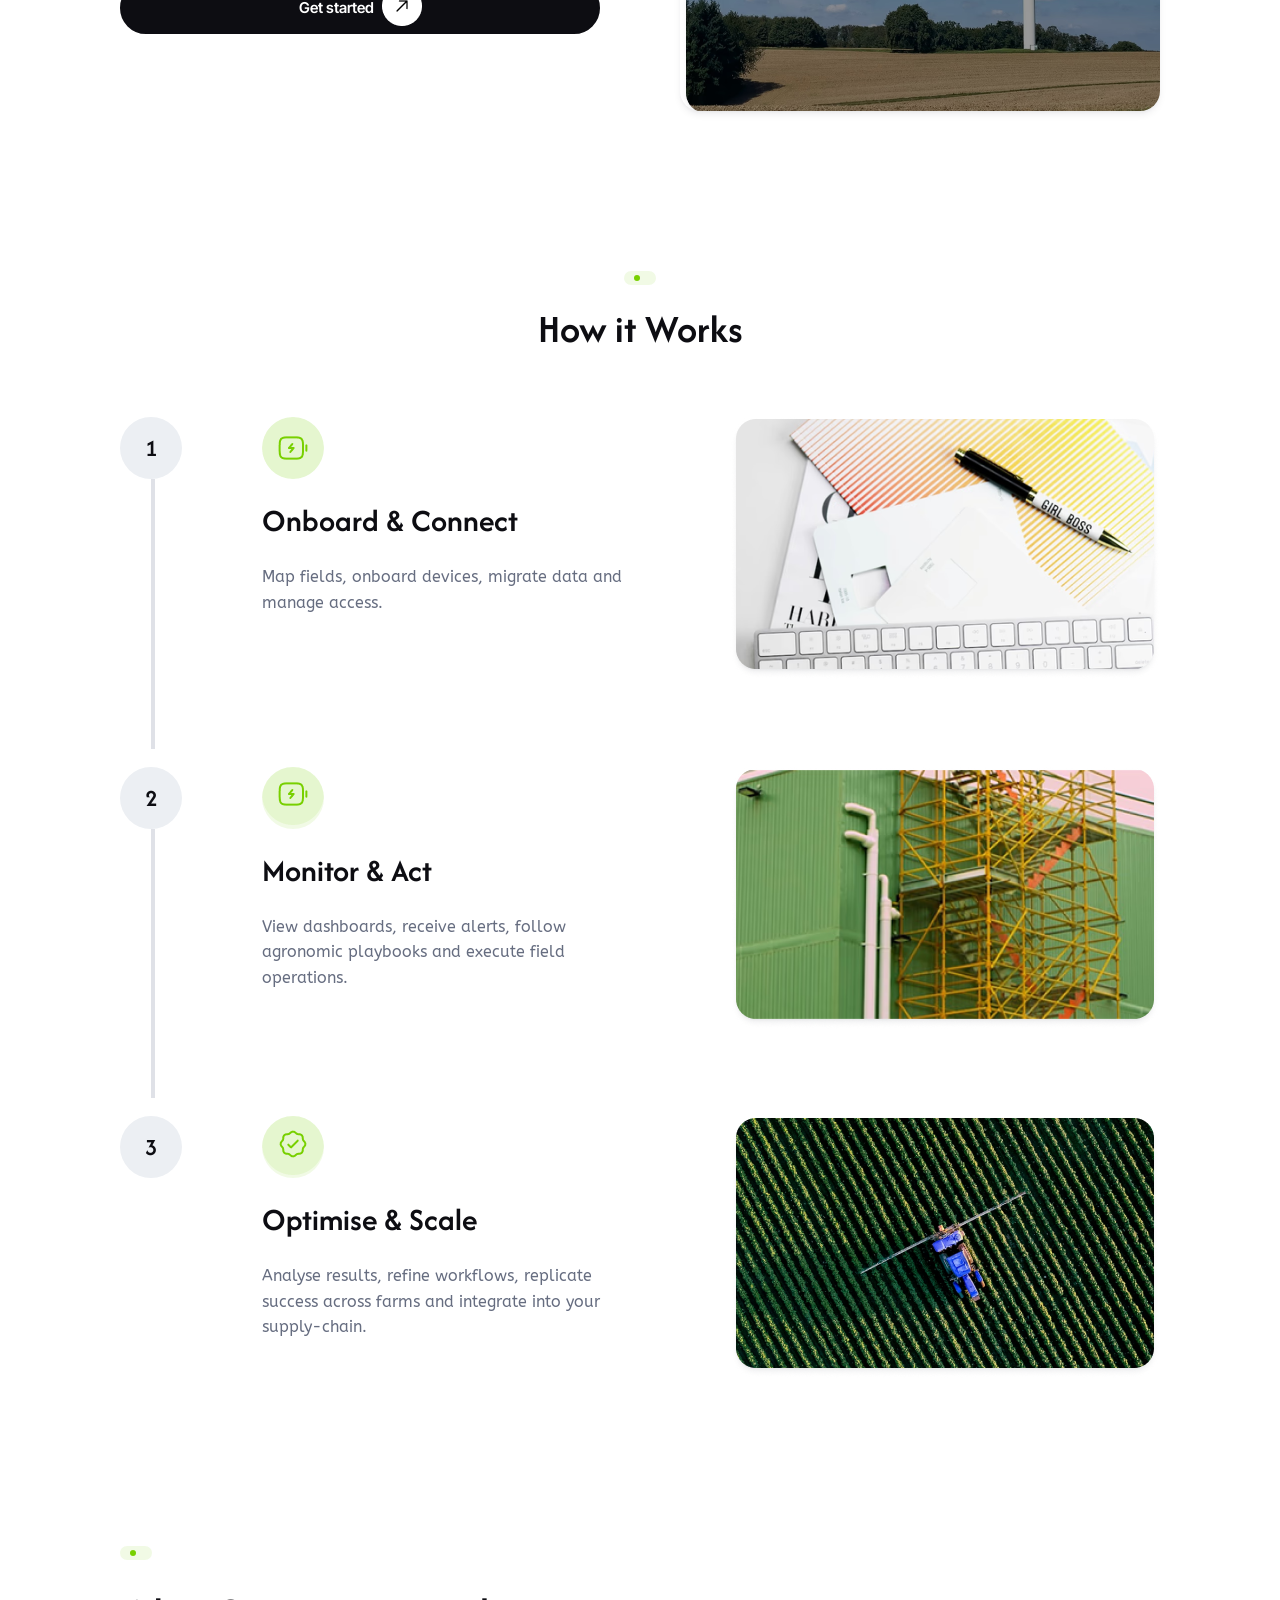
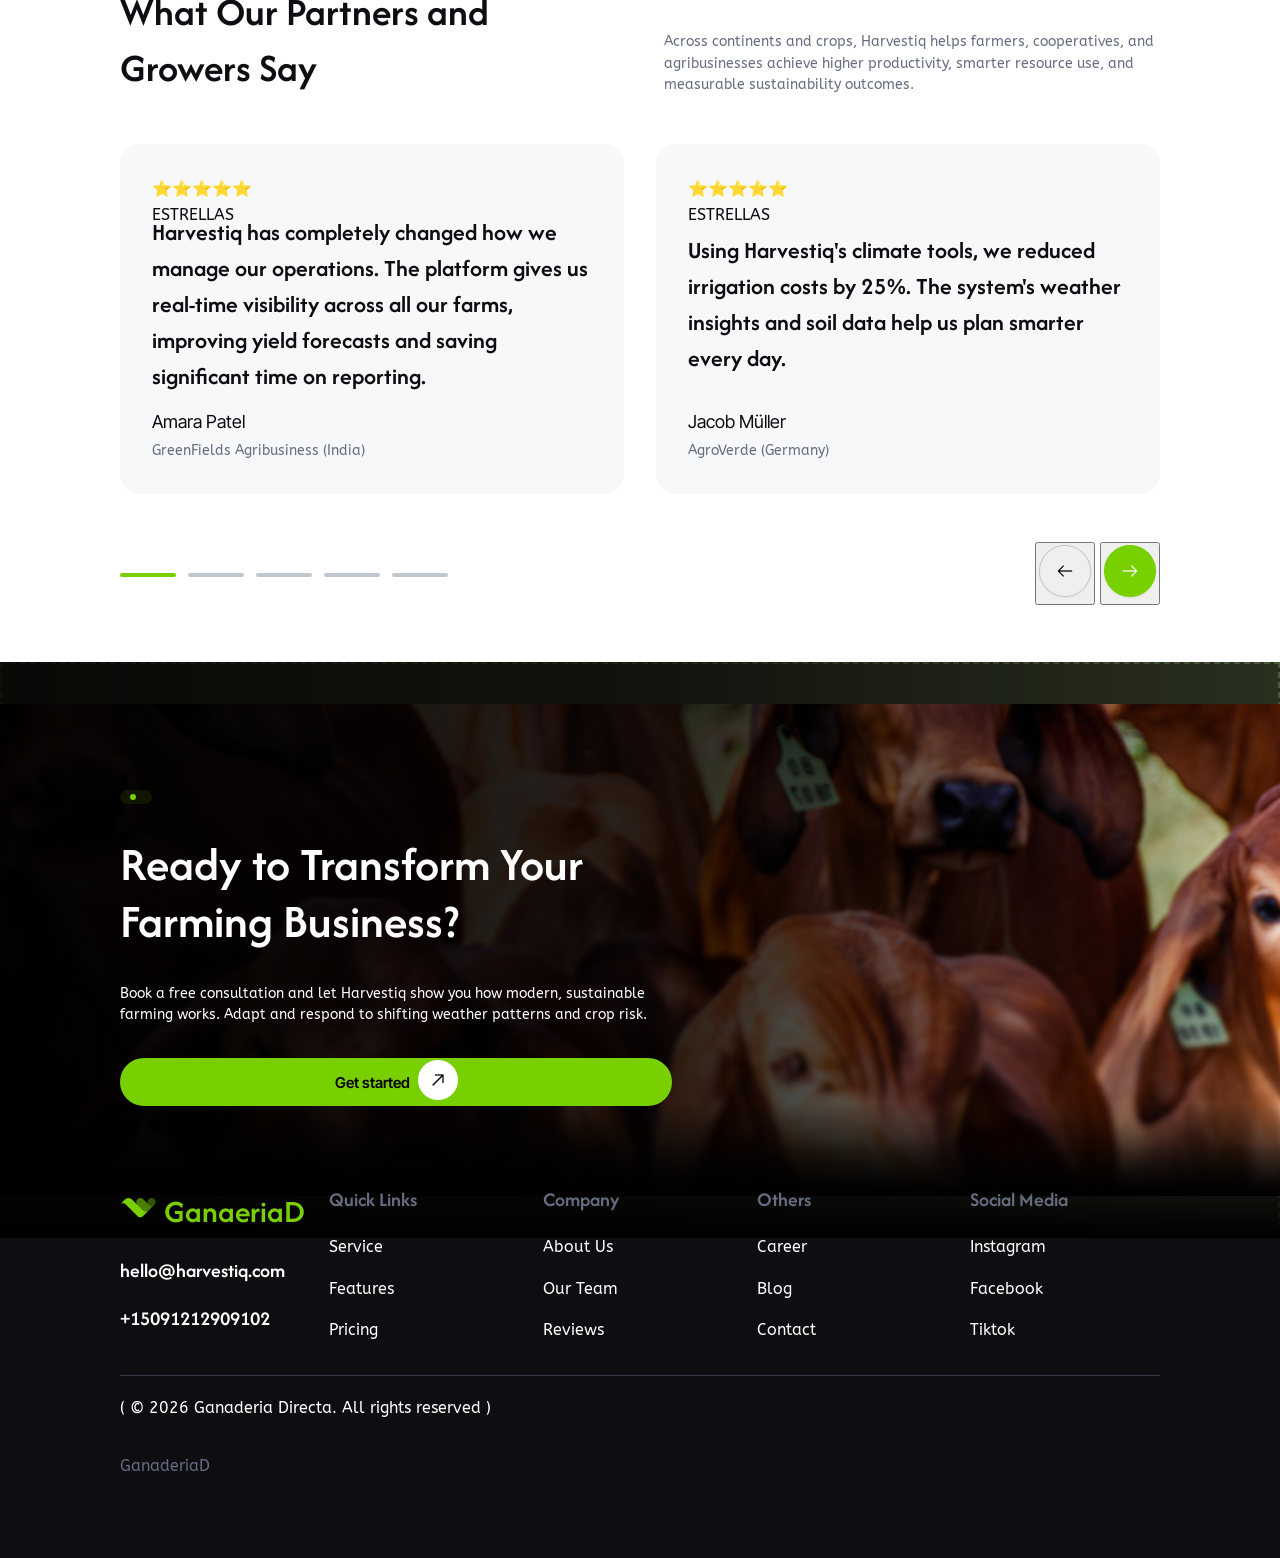
==== commit ebefff16: "Version de entrega - semestre 1" ====
--- a/index.html
+++ b/index.html
@@ -39,7 +39,6 @@
           </div>
         </div>
 
-        <!-- Links de navegación -->
         <div class="nav-links">
           <a href="index2.html">Inicio</a>
           <a href="#about">About Us</a>
@@ -49,7 +48,7 @@
           <a href="login/index.html">Login</a>
         </div>
 
-        <!-- Botón Contact Us -->
+        
         <button class="btn btn-contact">
           <span>Contact Us</span>
           <div class="">
@@ -60,7 +59,7 @@
       </div>
     </nav>
 
-    <!-- Contenido del Hero -->
+    
     <div class="hero-content">
       <div class="hero-text">
         <div class="badge">
@@ -111,13 +110,9 @@
     </div>
   </section>
 
-
-  <!-- ═══════════════════════════════════════════
-       ABOUT SECTION
-  ═══════════════════════════════════════════ -->
   <section class="about-section">
 
-    <!-- Imagen con tarjeta superpuesta -->
+    
     <div class="about-image">
       <div class="">
         <img src="imagenes/image 22.png" alt=""><br>
@@ -136,7 +131,6 @@
       </div>
     </div>
 
-    <!-- Texto de About -->
     <div class="about-content">
       <div class="badge"><div class="badge-dot"></div><span></span></div>
       <h2>Harvestiq is an integrated digital agriculture platform that empowers growers</h2>
@@ -154,9 +148,8 @@
   </section>
 
 
-  <!-- ═══════════════════════════════════════════
-       WHO IT'S FOR SECTION
-  ═══════════════════════════════════════════ -->
+
+
   <section class="who-section">
     <div class="who-header">
       <div class="badge"><div class="badge-dot"></div><span></span></div>
@@ -208,9 +201,6 @@
   </section>
 
 
-  <!-- ═══════════════════════════════════════════
-       KEY CAPABILITIES SECTION
-  ═══════════════════════════════════════════ -->
   <section class="capabilities-section">
 
     <div class="capabilities-header">
@@ -221,7 +211,6 @@
       <p>Our platform combines cutting-edge technology and sustainable practices, giving you the tools to increase efficiency, reduce waste, and grow responsibly.</p>
     </div>
 
-    <!-- Fila 1: Real-Time Field Intelligence -->
     <div class="benefit-row">
       <div class="benefit-content">
         <div class="badge small"><span> </span></div>
@@ -243,7 +232,7 @@
       </div>
     </div>
 
-    <!-- Fila 2: Farm & Input Management -->
+    
     <div class="benefit-row benefit-row-reverse">
       <div class="benefit-image">
         <div class="">
@@ -265,7 +254,6 @@
       </div>
     </div>
 
-    <!-- Fila 3: Resource & Climate Efficiency -->
     <div class="benefit-row">
       <div class="benefit-content">
         <div class="badge small"><span> </span></div>
@@ -287,7 +275,6 @@
       </div>
     </div>
 
-    <!-- Fila 4: Traceability -->
     <div class="benefit-row benefit-row-reverse">
       <div class="benefit-image">
         <div class="">
@@ -312,9 +299,6 @@
   </section>
 
 
-  <!-- ═══════════════════════════════════════════
-       HOW IT WORKS SECTION
-  ═══════════════════════════════════════════ -->
   <section class="how-section">
     <div class="how-header">
       <div class="badge"><div class="badge-dot"></div><span></span></div>
@@ -323,7 +307,7 @@
 
     <div class="how-timeline">
 
-      <!-- Paso 1 -->
+
       <div class="timeline-item">
         <div class="timeline-number">1</div>
         <div class="timeline-line"></div>
@@ -343,7 +327,6 @@
         </div>
       </div>
       
-      <!-- Paso 2 -->
       <div class="timeline-item">
         <div class="timeline-number">2</div>
         <div class="timeline-line"></div>
@@ -363,7 +346,6 @@
         </div>
       </div>
 
-      <!-- Paso 3 -->
       <div class="timeline-item timeline-item-last">
         <div class="timeline-number">3</div>
         <div class="timeline-line"></div>
@@ -388,9 +370,6 @@
   </section>
 
 
-  <!-- ═══════════════════════════════════════════
-       TESTIMONIALS SECTION
-  ═══════════════════════════════════════════ -->
   <section class="testimonials-section">
     <div class="testimonials-header">
       <div class="testimonials-text">
@@ -426,7 +405,6 @@
 
     </div>
 
-    <!-- Controles del carrusel -->
     <div class="testimonials-scroll">
       <div class="scroll-indicators">
         <div class="scroll-dot active"></div>
@@ -449,14 +427,10 @@
       </div>
     </div>
   </section>
-
-
-  <!-- ═══════════════════════════════════════════
-       FOOTER SECTION
-  ═══════════════════════════════════════════ -->
+  
+  
   <footer class="footer-section">
 
-    <!-- Fondo del Footer -->
     <div class="footer-background">
       <div class="img-placeholder img-placeholder--footer-bg">
         <img src="imagenes/image 37.png" alt="">
@@ -467,7 +441,6 @@
 
     <div class="footer-content">
 
-      <!-- CTA del Footer -->
       <div class="footer-cta">
         <div class="badge"><div class="badge-dot"></div><span></span></div>
         <h2>Ready to Transform Your Farming Business?</h2>
@@ -482,10 +455,10 @@
         </button>
       </div>
 
-      <!-- Links del Footer -->
+      
       <div class="footer-links">
 
-        <!-- Brand del Footer -->
+        
         <div class="footer-brand">
           <div class="logo-footer">
             <div class="">
@@ -535,14 +508,14 @@
 
       </div>
 
-      <!-- Copyright -->
+
       <div class="footer-bottom">
-        <p>( © 2025 Harvestiq. All rights reserved. )</p>
-      </div>
-
-      <!-- Texto grande Harvestiq -->
+        <p>(  © 2026 Ganaderia Directa. All rights reserved )</p>
+      </div>
+
+      
       <div class="">
-        <p>Harvestiq</p>
+        <p>GanaderiaD</p>
       </div>
 
     </div>
--- a/styles 2.css
+++ b/styles 2.css
@@ -1,35 +1,29 @@
-/* ═══════════════════════════════════════════
-   IMPORTACIÓN DE FUENTES
-═══════════════════════════════════════════ */
+
 @import url('https://fonts.googleapis.com/css2?family=ABeeZee:ital@0;1&family=Afacad:wght@400;600&family=Inter+Tight:wght@500&display=swap');
 
-
-/* ═══════════════════════════════════════════
-   VARIABLES DE DISEÑO (DESIGN TOKENS)
-═══════════════════════════════════════════ */
 :root {
-  /* Colores principales */
+  
   --primary-color:   #78d000;
   --primary-light:   rgba(120, 208, 0, 0.1);
   --primary-200:     #93d933;
 
-  /* Fondos */
+ 
   --background-white:   #ffffff;
   --background-light:   #f8fafb;
   --background-lighter: #f6f8fa;
 
-  /* Textos */
+  
   --text-dark:       #000000;
   --text-foreground: #0d0d12;
   --text-paragraph:  #666d80;
 
-  /* Bordes */
+  
   --border-light:   #eceff3;
   --border-lighter: #c1c7d0;
   --border-medium:  #dfe1e7;
   --border-dark:    #36394a;
 
-  /* Sombras */
+  
   --shadow-small:  0px 1px 2px 0px rgba(13, 13, 18, 0.06);
   --shadow-md:     0px 4px 8px -2px rgba(16, 24, 40, 0.1), 0px 2px 4px -2px rgba(16, 24, 40, 0.06);
   --shadow-lg:     0px 4px 6px -2px rgba(16, 24, 40, 0.03), 0px 12px 16px -4px rgba(16, 24, 40, 0.08);
@@ -39,9 +33,6 @@
 }
 
 
-/* ═══════════════════════════════════════════
-   RESET Y ESTILOS GLOBALES
-═══════════════════════════════════════════ */
 * {
   margin: 0;
   padding: 0;
@@ -60,7 +51,6 @@
   line-height: 1.6;
 }
 
-/* Tipografía base */
 h1 {
   font-family: 'ABeeZee', sans-serif;
   font-size: 82px;
@@ -107,10 +97,6 @@
 }
 
 
-/* ═══════════════════════════════════════════
-   PLACEHOLDERS DE IMÁGENES
-   (Quita estas clases cuando coloques las imágenes reales)
-═══════════════════════════════════════════ */
 .img-placeholder {
   display: flex;
   flex-direction: column;
@@ -134,7 +120,6 @@
   color: #888;
 }
 
-/* Hero — fondo completo */
 .img-placeholder--hero {
   width: 100%;
   height: 100%;
@@ -145,7 +130,7 @@
   color: #3a5e2e;
 }
 
-/* About — imagen grande lateral */
+
 .img-placeholder--about {
   width: 100%;
   height: auto;
@@ -155,12 +140,10 @@
   color: #3a5e2e;
 }
 .img-placeholder {
-  /* background: #e8edf0; */
   border: 2px dashed #aab5bf;
 
 }
 
-/* Benefit rows — imágenes de las capacidades */
 .img-placeholder--benefit {
   width: 100%;
   height: 100%;
@@ -170,7 +153,6 @@
   color: #2a5068;
 }
 
-/* How it Works — imágenes de pasos */
 .img-placeholder--step {
   width: 100%;
   height: 100%;
@@ -180,7 +162,6 @@
   color: #4a2e68;
 }
 
-/* Footer — fondo */
 .img-placeholder--footer-bg {
   width: 100%;
   height: 100%;
@@ -191,7 +172,6 @@
   color: #a0b888;
 }
 
-/* Logos de partners */
 .img-placeholder--partner {
   height: 30px;
   min-width: 100px;
@@ -200,7 +180,6 @@
   border-color: #c0c8d0;
 }
 
-/* Íconos medianos (logo navbar, footer) */
 .img-placeholder--icon {
   width: 36px;
   height: 36px;
@@ -208,7 +187,7 @@
   border-radius: 6px;
 }
 
-/* Íconos pequeños (botones, timeline, cards) */
+
 .img-placeholder--icon-sm {
   width: 100%;
   height: 100%;
@@ -218,7 +197,6 @@
   border-radius: 4px;
 }
 
-/* Estrellas de testimonios */
 .img-placeholder--stars {
   width: 152px;
   height: 24px;
@@ -228,10 +206,6 @@
   color: #806000;
 }
 
-
-/* ═══════════════════════════════════════════
-   BADGE
-═══════════════════════════════════════════ */
 .badge {
   display: inline-flex;
   align-items: center;
@@ -259,9 +233,6 @@
 }
 
 
-/* ═══════════════════════════════════════════
-   BOTONES
-═══════════════════════════════════════════ */
 .btn {
   display: inline-flex;
   align-items: center;
@@ -287,7 +258,6 @@
   box-shadow: 0 8px 16px rgba(0, 0, 0, 0.16);
 }
 
-/* Botón oscuro principal */
 .btn-contact,
 .btn-dark {
   background: var(--text-foreground);
@@ -300,7 +270,7 @@
   padding: 4px 24px;
 }
 
-/* Botón demo (claro) */
+
 .btn-demo {
   margin-top: 24px;
   background: #ffffff;
@@ -317,7 +287,7 @@
   background: #f2f4f8;
 }
 
-/* Botón verde footer */
+
 .btn-green-footer {
   background: var(--primary-color);
   color: var(--text-dark);
@@ -325,7 +295,6 @@
   height: 48px;
 }
 
-/* Ícono circular dentro de botones (fondo blanco) */
 .btn-icon,
 .btn-icon-white {
   display: flex;
@@ -338,7 +307,7 @@
   flex-shrink: 0;
 }
 
-/* Ícono circular dentro de botones (fondo negro) */
+
 .btn-icon-black {
   display: flex;
   align-items: center;
@@ -359,9 +328,6 @@
 }
 
 
-/* ═══════════════════════════════════════════
-   HERO SECTION
-═══════════════════════════════════════════ */
 .hero-section {
   position: relative;
   width: 100%;
@@ -405,9 +371,8 @@
 }
 
 
-/* ═══════════════════════════════════════════
-   NAVBAR
-═══════════════════════════════════════════ */
+
+
 .navbar {
   position: relative;
   z-index: 2;
@@ -451,10 +416,6 @@
   color: var(--background-white);
 }
 
-
-/* ═══════════════════════════════════════════
-   HERO CONTENT
-═══════════════════════════════════════════ */
 .hero-content {
   position: relative;
   z-index: 2;
@@ -488,10 +449,6 @@
   color: var(--background-white);
 }
 
-
-/* ═══════════════════════════════════════════
-   PARTNERS SECTION
-═══════════════════════════════════════════ */
 .partners-section {
   background: var(--background-light);
   padding: 80px 120px;
@@ -519,10 +476,6 @@
   opacity: 0.8;
 }
 
-
-/* ═══════════════════════════════════════════
-   ABOUT SECTION
-═══════════════════════════════════════════ */
 .about-section {
   background: var(--background-lighter);
   padding: 80px 120px 40px;
@@ -598,10 +551,6 @@
   font-size: 40px;
 }
 
-
-/* ═══════════════════════════════════════════
-   WHO IT'S FOR SECTION
-═══════════════════════════════════════════ */
 .who-section {
   background: var(--background-white);
   padding: 80px 120px;
@@ -650,10 +599,6 @@
   font-size: 32px;
 }
 
-
-/* ═══════════════════════════════════════════
-   KEY CAPABILITIES SECTION
-═══════════════════════════════════════════ */
 .capabilities-section {
   background: var(--background-white);
   padding: 80px 120px;
@@ -681,7 +626,6 @@
   line-height: 1.55;
 }
 
-/* Filas de beneficios */
 .benefit-row {
   display: flex;
   gap: 80px;
@@ -711,10 +655,6 @@
   box-shadow: var(--shadow-md);
 }
 
-
-/* ═══════════════════════════════════════════
-   HOW IT WORKS SECTION
-═══════════════════════════════════════════ */
 .how-section {
   background: var(--background-white);
   padding: 80px 120px;
@@ -803,10 +743,6 @@
   box-shadow: var(--shadow-md);
 }
 
-
-/* ═══════════════════════════════════════════
-   TESTIMONIALS SECTION
-═══════════════════════════════════════════ */
 .testimonials-section {
   background: var(--background-white);
   padding: 80px 120px 54px;
@@ -888,7 +824,7 @@
   line-height: 1.55;
 }
 
-/* Controles del carrusel */
+
 .testimonials-scroll {
   display: flex;
   justify-content: space-between;
@@ -936,10 +872,6 @@
   border: none;
 }
 
-
-/* ═══════════════════════════════════════════
-   FOOTER SECTION
-═══════════════════════════════════════════ */
 .footer-section {
   position: relative;
   background: var(--text-foreground);
@@ -1092,9 +1024,6 @@
 }
 
 
-/* ═══════════════════════════════════════════
-   RESPONSIVE
-═══════════════════════════════════════════ */
 @media (max-width: 1200px) {
   .who-cards {
     grid-template-columns: repeat(2, 1fr);
